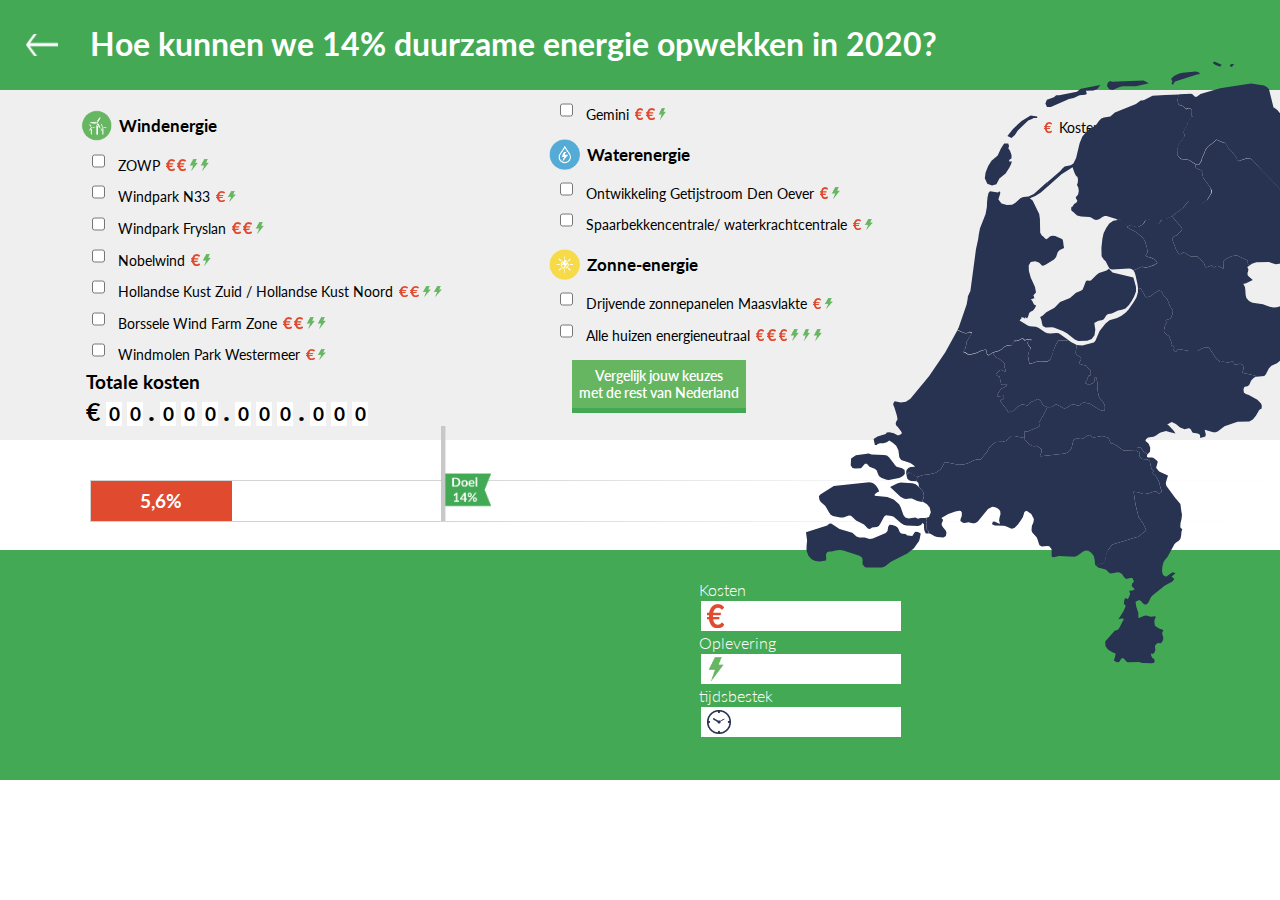
==== map.html @ 3b62eed1 "information project" ====
<!doctype html>

<html lang="nl">
<head>

	<meta http-equiv="Content-Type" content="text/html" charset="utf-8">
	<title>Duurzame energie voor 2020</title>
	<meta name="description" content="Duurzame energie voor 2020">
	<meta name="viewport" content="width=device-width, initial-scale=1">

    <meta name="viewport" content="width=device-width, initial-scale=1, maximum-scale=1">

    <link rel="stylesheet" href="css/style.css">

    <link rel="icon" type="image/ico" href="favicon.ico">
	
	<link href='https://fonts.googleapis.com/css?family=Lato:400,300,300italic,400italic,700,700italic,900,900italic' rel='stylesheet' type='text/css'>
	
	<script src="data/data.json"></script>


</head>
<body>

	<div id="main-container">
		<div id="container">


			<div id="header">

				<a href="index.html">
					<img src="img/terug.png" class="back">
				</a>

				<h1>Hoe kunnen we 14% duurzame energie opwekken in 2020?</h1>

				<!-- <a id="video-link" href="index.html">Bekijk de video</a> -->
			</div>

			<div id="checkbox-list">

				<h1><img src="img/icon2.png">Windenergie</h1>

				<label><input type="checkbox" name="ZOWP" value="1.40 1.5" />ZOWP <img src="img/euro.png"><img src="img/euro.png"><img src="img/energy.png"><img src="img/energy.png"></label>
				<label><input type="checkbox" name="WindparkN33" value="1.40 1.5" />Windpark N33 <img src="img/euro.png"><img src="img/energy.png"></label>
				<label><input type="checkbox" name="WindparkFryslan" value="1.40 1.5" />Windpark Fryslan <img src="img/euro.png"><img src="img/euro.png"><img src="img/energy.png"></label>
				<label><input type="checkbox" name="Nobelwind" value="1.40 1.5" />Nobelwind <img src="img/euro.png"><img src="img/energy.png"></label>
				<label><input type="checkbox" name="HollandseZuidNoordKust" value="1.40 1.5" />Hollandse Kust Zuid / Hollandse Kust Noord <img src="img/euro.png"><img src="img/euro.png"><img src="img/energy.png"><img src="img/energy.png"></label>
				<label><input type="checkbox" name="Borssele" value="1.40 1.5" />Borssele Wind Farm Zone <img src="img/euro.png"><img src="img/euro.png"><img src="img/energy.png"><img src="img/energy.png"></label>
				<label><input type="checkbox" name="WindmolenparkWestermeer" value="1.40 1.5" />Windmolen Park Westermeer <img src="img/euro.png"><img src="img/energy.png"></label>
				<label><input type="checkbox" name="Gemini" value="1.40 1.5" />Gemini <img src="img/euro.png"><img src="img/euro.png"><img src="img/energy.png"></label>

				<h1><img src="img/icon3.png">Waterenergie</h1>

				<label><input type="checkbox" name="getijstroom" value="1.40 1.5" />Ontwikkeling Getijstroom Den Oever <img src="img/euro.png"><img src="img/energy.png"></label>
				<label><input type="checkbox" name="Spaarbekkencentrale" value="1.40 1.5" />Spaarbekkencentrale/ waterkrachtcentrale <img src="img/euro.png"><img src="img/energy.png"></label>
				
				<h1><img src="img/icon1.png">Zonne-energie</h1>

				<label><input type="checkbox" name="Drijvende" value="1.40 1.5" />Drijvende zonnepanelen Maasvlakte <img src="img/euro.png"><img src="img/energy.png"></label>
				<label><input type="checkbox" name="huizenEnergieNeutraal" value="1.40 1.5" />Alle huizen energieneutraal <img src="img/euro.png"><img src="img/euro.png"><img src="img/euro.png"><img src="img/energy.png"><img src="img/energy.png"><img src="img/energy.png"></label>

				<p><img src="img/euro.png">Kosten<img src="img/energy.png">Energie</p>

								<a href="results.html"><button id="next-button" class="vote">Vergelijk jouw keuzes<br> met de rest van Nederland</button></a>

			</div>

			<div id="money-total-container">

				<h1>Totale kosten<h1>
				
				<div id="money-total">
					<h2>€</h2>
					<span class="number">0</span>
					<span class="number">0</span>
					<h2>.</h2>
					<span class="number">0</span>
					<span class="number">0</span>
					<span class="number">0</span>
					<h2>.</h2>
					<span class="number">0</span>
					<span class="number">0</span>
					<span class="number">0</span>
					<h2>.</h2>
					<span class="number">0</span>
					<span class="number">0</span>
					<span class="number">0</span>
				</div>



			</div>

			<div id="goal-bar-container">

				<div id="goal-bar">
					<div id="goal-bar-fill">5,6%</div>
					<div class="goal-flag">
						
					</div>
				</div>

				<div id="goal-overlay"></div>
			</div>


			
			<div id="info-container">

				<div id="info-icon">
					<img id="info-icon-img" class="hidden" src="" alt="">
				</div>

				<div id="info-text-container">
					<h1 id="project-title"></h1>
					<p id="project-location"></p>
					<div id="info-text">
						<p id="info-text-p"></p>
						<a id="info-link" target="_blank" href=""></a>
					</div>
				</div>

				<div id="info-project">

					<p>Kosten</p>
					<span id="project-cost">
						<img src="img/euro.png">
						<p id="cost-display"></p>
					</span>

					<p>Oplevering</p>
					<span id="project-gain">
						<img src="img/energy.png">
						<p id="gain-display"></p>
					</span>

					<p>tijdsbestek</p>
					<span id="project-time">
						<img src="img/time.png">
						<p id="time-display"></p>
					</span>

				</div>

			</div>

			<div id="map">
				
				<?xml version="1.0" encoding="utf-8"?>
				<!-- Generator: Adobe Illustrator 19.0.1, SVG Export Plug-In . SVG Version: 6.00 Build 0)  -->
				<svg version="1.1" xmlns="http://www.w3.org/2000/svg" xmlns:xlink="http://www.w3.org/1999/xlink" x="0px" y="0px" viewBox="0 0 650 670" style="enable-background:new 0 0 650 670;" xml:space="preserve">
					<g id="achtergrond">
						<g>
							<g>
								<path id="Zeeland_1_" style="fill-rule:evenodd;clip-rule:evenodd;fill:#283251;" d="M225.4,531.7l-0.8,0.8l-2.3,3.4l-4.6-0.4
									l-0.8-0.3l-1.3-1.1l-3.2-0.4l-1.5-0.5l-1.2-1.3l-1.5-3.3l-0.9-1.3l-1.9-1.2l-3.1-1.2l-2.8-0.1l-1.3,1.9l-0.7,4.2l-1.8,2.1
									l-12.9,5.5l-3.2,0.5l-5-1.4h-5.3l-2.8-1.2l-4.2-3.7l-12.8-3.7l-8.3-5.4l-2.1,0.2l-1.9,1.6l-21.2,6.9l0,0l1.1,8.1l-0.5,5.2
									l-0.1,4.9l1.9,5.3l3.2,3.5l0.9,0.4l3,1.4l4.2,0.5l6.2-1l0.4-2l-0.3-2.7l0.2-2.4l1.4-1.5l1.9-0.5l2.1-0.1l5.2-1.2l3.2-0.2l3.4,0.5
									l16.1,5.3l2.5,1.6l0.7,2.7l-0.2,2.3l0.2,2.2l2,2.3l1.6,0.7l15.6-0.2l3-1l6-4.7l16.3-8.2l6.5-5.1l5.2-7.1l0.7-2.1l1-4.9l0.1-0.9
									L228,532L225.4,531.7z M222.4,483.2l-11.8-0.6l-3.5,1l-7,3.3l10.4,9.8l3.2,1.9l2,0.3l4.2-0.5l2,0.2l5.4,2.4l4.7,0.9l1.6-4.2
									l0.2-0.9l0-2.5l-0.9-2.7l-0.4-0.6l-3.5-3.9l-0.1-0.2l0,0l-3.1-2.6L222.4,483.2z M238.7,533.5l-0.2-1.6l-0.5-1.3l-1.2-1.1
									l-0.5-4.1l-0.1-2.4l0.2-0.6l0.1-0.7l0.5-0.8l-0.6-3.1l0-0.1l0,0l-1.5,0.4l-4.3-0.2l-2.6,0.8l-2.6-1.3l-6.9,1l-3.2-0.9l-1.9-2.6
									l-2.6-7.3l-1.7-3.3l-5.4-4.7l-6.4-2.6l-12.6-1.3v-1.3l0.9-0.8l2.2-1.5l1.4-0.6l-1.2-3.1l-1.9-2.6l-2.1-2l-2-1.1l-2.9-0.4
									l-35.3,3.8l-13.5,8.3l-1.4,1.9l0.5,3.4l1.4,2.3l4.3,3.8l1.6,2.4l1.8,3.4l2,3l2.4,1.3l7.5,1.7l3-0.1l5.5-2l2.1,0.2l5.1,4.9
									l7.9,3.9l3.6,3.8l1.4,0.6l1.4-0.2l1.7-1.1l4.7-0.5l2-1.1l1.5-2.2l3.9-7.4l1.8-1.1l5.5,0.6l2.2,0.9l7.2,6.3l2.7,1.6l2.7,0.9
									l11.8,0.3l2.9-0.9l1.5-2l1.3,1l0.3,1.6l-0.1,2.2l0.4,2.6l1.1,2.5l0.5,0.7L238.7,533.5L238.7,533.5z M217.3,478.4l1.1,1.3l1.3,0.9
									l1.4,0.5l5.2,0.2l1.5-4.3l0.1-0.2l-0.1,0l-3-1.2l-2.8-2l-2.9-1.1l-2.2,1.9l-0.4,0.5l0,0l0.3,1.6L217.3,478.4z M165,468.6l5.9-0.3
									l0.8-0.7l3.2-3.9l1.8,0.1l1.1,0.9l0.8,1.1l0.9,0.9l5.2,2.1l2.1,1.6l0.8,2.7l1.3,2.9l2.8,2l4.9,1.8l2.3,0.1l10.1-2l2.3-0.9
									l2.2-1.5l1.4-2.1l-0.3-3.4l-2.5-1.8l-5.5-1.5l-1.3-1.1l-0.8-1.1l-0.6-1.1l-4.9-6.1l-2.1-1.7l-2.9-0.6l-12.6-0.4l-1.7-0.9
									l-2.2-0.2l-0.5,0.2l-11.1,1.6l-4.8,3.1l-0.4,6.9l1.8,2.6L165,468.6z"/>
								<polygon id="Utrecht_1_" style="fill-rule:evenodd;clip-rule:evenodd;fill:#283251;" points="414.7,405.5 414.5,404.7 
									413.9,403.7 413,401.8 410.3,398.9 408.7,395.9 407.5,389.4 407.7,384.3 407.4,383.1 407.3,381.9 406.2,377.6 404,378.1 
									404.6,379.7 404.5,380.5 404.3,381.4 403.8,382.4 403.2,383 402.7,383.4 402.2,383.4 401.7,383.6 400.4,384.6 399.2,385.1 
									395.5,383.2 395.2,382.9 395,382.4 396,381.5 396.7,380.8 397,380.1 397.8,377.8 398.8,375.6 400.3,375.7 400.3,375.5 
									400.3,375.1 400.2,374.3 400.2,372.9 400.8,371.6 400.8,370.9 400.5,370.4 399.5,369.2 398.4,368.6 397.9,368.1 396.7,366.3 
									395.8,365.6 393.1,365 390,364 389.2,362.5 389.3,362.1 389.5,361.8 390.4,361.1 390.8,360.2 391.1,358.1 386.3,354.2 385.6,353 
									385.9,350.6 386.4,347 386.8,344.9 381,342.1 378.2,340 377.1,340.2 369.7,340.2 368.7,340.6 368.1,341 365.7,345 363,351.6 
									362.5,354.1 361.8,355.7 360.9,358 359.9,359.9 357.3,361.7 350,361.3 345.1,362.2 342.7,363.3 339.3,364.1 338.6,359.5 
									337.8,356.3 338.8,351.9 341,349.2 340.4,347.9 340,347.4 339.8,347 339.5,346.6 339,346.2 338.6,346 338.4,345.7 338.1,345.3 
									338,344.5 337.8,343.8 337.4,342.8 338,341.8 342,340.3 336.7,339.8 334.6,340.7 333.9,339.8 333.3,339.2 332.5,338.9 
									331.6,338.9 328.3,340.7 325.8,341.2 324.5,341.1 323.9,341.4 323.5,341.8 321.7,345.3 316.4,346 313.6,347.5 311.6,349.5 
									308.9,350.9 302.8,352.7 304.5,355.7 305.2,356.6 306,357.4 308.9,358.6 315.3,364.1 314.1,365.1 314.6,367.4 315.5,369.8 
									315.7,370.5 315.6,371 315.4,371.4 314.8,371.5 312.6,370.5 312,370.3 311.5,370.1 311.1,369.8 310.4,370 309.8,370.2 
									306.6,373.5 305.8,374.4 307.6,376 309.6,376.7 311.3,384.7 317.3,384.7 316.3,386.2 311.1,388.8 307,395.1 307.5,396.5 
									313.6,395.7 314.1,398.2 312.5,399.3 311.5,399.7 310.7,400 310.2,400.6 311.4,402.7 315.6,408 318.5,412.5 319.4,411.1 
									322.4,411.3 323.7,410.8 327.4,407 331.6,404.5 331.9,404.2 337.4,405.4 338.7,404.8 340.6,402.4 341.8,401.5 344.8,400.7 
									345.9,399.8 347.2,399.1 349,399.5 350.6,400.8 352.4,404 353.6,405.5 356.1,406.8 357.4,407 359.3,407.3 362.5,406.7 
									364.9,404.8 366.8,404.4 374.2,408.5 376.9,407.8 380.8,404.9 383.7,404.2 387.2,405.4 388.7,405.5 389.9,404.9 392.5,403 
									394.1,402.6 399.8,403.8 410,409.9 414.4,411 414.8,410 414.9,406.6 			"/>
								<polygon id="South_Holland_1_" style="fill-rule:evenodd;clip-rule:evenodd;fill:#283251;" points="356.1,406.8 353.6,405.5 
									352.4,404 350.6,400.8 349,399.5 347.2,399.1 345.9,399.8 344.8,400.7 341.8,401.5 340.6,402.4 338.7,404.8 337.4,405.4 
									331.9,404.2 331.6,404.5 327.4,407 323.7,410.8 322.4,411.3 319.4,411.1 318.5,412.5 315.6,408 311.4,402.7 310.2,400.6 
									310.7,400 311.5,399.7 312.5,399.3 314.1,398.2 313.6,395.7 307.5,396.5 307,395.1 311.1,388.8 316.3,386.2 317.3,384.7 
									311.3,384.7 309.6,376.7 307.6,376 305.8,374.4 306.6,373.5 309.8,370.2 310.4,370 311.1,369.8 311.5,370.1 312,370.3 
									312.6,370.5 314.8,371.5 315.4,371.4 315.6,371 315.7,370.5 315.5,369.8 314.6,367.4 314.1,365.1 315.3,364.1 308.9,358.6 
									306,357.4 305.2,356.6 304.5,355.7 302.8,352.7 298.6,355.5 297.2,354.8 296.8,353.8 296.2,350.6 295.9,350.3 295.2,349.8 
									289.8,351.6 287.1,352.9 281.4,354.4 278.2,354.5 277.3,354.3 276.7,354 275.4,352.8 273.9,352.9 273.7,351.3 275.4,348.5 
									276,345.6 276.1,343.6 276.3,342.6 276.5,342.1 282,332.9 279,332.2 276.3,333.6 273.9,333.1 273.2,332.8 267.4,330.2 
									267.4,330.2 255.3,352.2 239.2,375.9 220.4,398.8 215.9,401.7 210.8,402.5 204.7,401.2 203.8,402.6 203.1,404.2 204.5,407.8 
									207,416.1 207.5,419.4 207.2,420.1 206.6,420.9 206,422.1 205.7,423.8 206,425.1 206.7,425.9 207.6,426.7 211,431.3 212,433.2 
									210.4,434.6 209,435.2 208,435.3 207.5,435.2 203.8,433.2 199.4,432.2 196.8,432.4 195.7,434 187.5,436.5 183.6,439.1 184.9,445 
									186.1,445 187,444.9 187.5,444 190.1,443.3 193.5,443.3 196.8,442.2 199.3,440.4 203,442.9 206.2,445.8 208.4,450.2 209.3,457.3 
									211.2,460.1 220.3,462.9 223.6,465.2 225,466.7 220.6,467 218.3,468 216.6,469.9 216.2,471.7 216.2,474.1 216.3,474.9 
									216.4,474.9 216.7,474.4 218.9,472.5 221.9,473.7 224.7,475.7 227.7,476.9 227.8,476.8 233.2,475.1 238.6,474.6 245.7,472.8 
									250.8,469.3 254.8,461.9 268.4,464.7 273.5,464.5 278,463.2 283.4,460.6 286.5,459.6 290.7,459.6 297.2,451.6 299.1,447.9 
									302,444.8 305.8,441.9 313,441.8 316.3,440.8 321.4,436.1 324.8,436.1 331.4,437.4 334.6,437.1 334.4,435.1 334.8,433.4 
									334.8,433 333.9,431.7 337.7,431.5 347.8,427.2 349.2,426.3 349.3,425.8 349.3,425.2 349.1,424.2 348.9,423.1 353.5,414.8 
									354.1,413.8 357.4,407 			"/>
								<polygon id="Overijssel_1_" style="fill-rule:evenodd;clip-rule:evenodd;fill:#283251;" points="599.1,335.8 601.8,329.7 
									602.9,321.8 601,316.3 593,303.3 592.2,303.6 591.4,305.1 590.2,306.3 586.9,307.2 583.4,307.4 579.7,306.8 572.9,304.2 
									562.5,302.8 559,301.1 556.4,298 555.6,294.8 555.4,291 555,287.2 553.3,283.8 555.5,283.6 562.8,279.9 558.5,276.2 557.6,274.9 
									557.5,273.1 558.1,271.3 558.4,269.3 557.3,267.1 559.6,265.4 559.5,265.4 558.1,264.5 557.8,262.7 557.8,261.1 557.3,260.5 
									556.6,259.9 547.1,255.6 545.4,255.5 541.5,256.2 535.1,259.5 533.5,261.3 533.2,262.3 533.6,268.7 528.1,266.1 527.3,265.9 
									526.4,265.9 525.8,266.6 524.7,267.2 524,267.3 523.3,267 522.7,266.4 522.1,265.5 521.7,265.2 521.4,265.1 520.7,265.8 
									519.8,266.3 516.7,267.2 515.8,267.2 515.3,267 515.2,266.6 514.1,263.8 513,262.2 510.7,259.8 508.7,258.2 507.7,256.5 
									507.2,256.4 500.9,256.5 499.8,256.1 495.7,253.3 493.6,252.5 492.7,252.8 492,253.5 490.9,254.1 490.1,254.2 489.1,253.9 
									488.5,253.4 488.2,253.1 487.3,251.5 486.6,251 482.1,239 483.4,236.8 486.8,235.2 491.6,230.4 492.2,228.6 491,226.7 
									489.6,225.1 488.6,224.2 482,216.3 476.5,218.5 473.9,218.7 471.8,219.3 471.5,219.6 471.3,219.8 471.2,220.8 471.1,221.1 
									469.2,223.3 464,222.9 463.4,222.6 462.2,221.5 460.6,219.2 459.9,218.9 459.6,218.9 459.3,219.3 458.8,219.6 456.1,220.2 
									455.5,220.6 455,221.2 454.7,221.9 454.2,222.7 453.6,223.6 453,224.3 449.1,226.6 448.1,226.8 447.3,226.8 443.6,226.2 
									443.1,226 441.6,224.6 436.7,227.1 446.3,232.3 452.4,237.3 454,239.4 454.9,240.9 456.7,246.4 457.7,252 457,253.2 456.5,254.4 
									455.5,255.3 455.3,255.7 455.6,256 456.8,256.6 462.1,258.1 464.7,259.6 467.5,263.1 463.3,265.4 457,267.6 455.8,267.7 
									453.6,267.3 452.9,266.9 451.1,267 444.4,270 444.3,270.2 443.7,270.9 444.7,272.5 445.7,276.1 447.5,284.2 448,288.1 
									449.3,288.2 450.7,288.4 452.3,290.9 455.1,296.2 455.9,297 457,297.2 461,296 465.2,292.4 469,290.4 470.6,291.1 471.5,291.6 
									472.4,293.1 473.3,295.1 475.7,297.6 476.7,298.4 477.5,299.7 478.7,303.1 479.7,305.7 482.4,309.7 482.7,310.3 482.9,311 
									482.7,313.4 480.7,318.5 476.4,320 475.9,320.3 475.7,320.6 476.3,322.1 476.4,323 475.2,324.9 474.1,329.6 473.9,331.1 
									474.2,331.9 475.6,333.8 476.3,334.6 479,335.9 481.3,342 481.3,343.8 481,344.5 481.3,345.2 481.8,345.6 483.3,346.2 
									483.9,346.8 484.2,347.8 483.7,349.2 483.6,349.4 483.6,349.7 483.8,350.2 484.2,350.7 485.3,351.8 485.7,351.8 486,351.8 
									486.9,350.4 488.2,349.3 488.6,349.2 489.8,349.2 499.1,351.1 507.4,350.9 508.7,350.5 510.7,349 515.2,347.2 519.1,347.7 
									519.9,349 520,349.3 526.3,358.4 530.1,362.1 533.3,361.8 538.3,362.4 542,361.6 542.8,361.7 543.6,361.9 544,362.9 544.1,363.8 
									544.1,364.5 544.7,364.7 545.2,364.8 549.9,363.7 551,364 552.2,364.5 552.7,364.8 553,365.4 553.3,366.3 553.4,368.4 
									553.4,369.6 552.1,372.8 564.9,375.5 566.4,376.7 566.5,376.7 574.3,375.9 575.9,374.3 578.8,368.4 581.4,365.7 587,363.2 
									589.7,360.9 592.7,355.9 594.2,354.2 600,350.7 600.4,349.6 600,349 599.3,347.5 598.1,343 598.2,339 			"/>
								<path id="North_Holland_1_" style="fill:#283251;" d="M302,185.6l4.4-1.3l3-5.8l6.2-5.1l3.7-5.7l1.7-3.4l0.9-2.9h-2.7v-1.4
									l2.3-1.7l0-3.4l-1.4-3.9l-1.9-3l0.7-1l0.1-1l-0.3-1.1l-0.5-1.3l-4.1-0.2l-3.3,5.4l-3.1,6.6l-6.2,5.4l-3.3,5.3l-2.6,6.5l-0.8,5.7
									l2.5,5.5L302,185.6z M368.8,333.2l-2.6-0.3l-5.6,0.7l-3.1-0.3l-2.5-1l-6.6-4.6l-2.6-1l-6-0.5l-2.1-0.7l-8.1-5.1l0.7-1l0.8-0.3
									l0.2-0.2v-1.7l2,0.3l0.8,0.5l1,0.8v-1.7l2,1.5l1.1-2.3l1-3.3l1.7-1.6l1.5-0.5l1.5-1.3l1.2-1.8l1-2.3l-2.1-1.1l-1-1.8l-0.8-1.8
									l-1.5-1.3l2.7-1.1l1-0.2l-0.7-2.2l-0.3-0.8l2.6-2.8l-1-5.3l-4.3-9.7l-1.8-6.3l-0.2-5.5l2-3.6l4.6-0.8l3.5,1.3l1,0.7l2.3,2.5
									l1.8-0.3l2-0.8l8.1-5.1l2.1-2.5l1.7-5.1l2-1.8l4.3-2.2l-0.5-2.1l-0.3-3l-0.5-2.7l-0.8-1.1l-6.8-3l-2.1-0.2L361,236l-1.5,0.8
									l-1.3,1.3l-1.8,1.1l-1.6-1l-1.5-1.7l-1.3-0.8l-1.8-3l-0.3-13.9l-0.7-4.8l-6.6-13.4l-2.8-2.3l5.5-2.3l5.6-3.5l7.3-6.5l0-0.1l0,0
									l-0.2-0.8l-0.5-2.1l-0.3-0.7l0-0.2l0,0l-13.4,12l-5.2,2.3l-5.2,0.7l-2.7,1l-5.6,4.9l-3,1.7l-5.2,0.4l-5.4-1.6l-3.1-4l2-6.7
									l-1-1.6l-1.3,1.3l-8.1-1.3l-1.5,1.9l-1,4.5l-0.5,5.2l-0.1,4l-1.3,7.1l-5.6,14.4l-1.3,6.8l-0.4,3.3l-2.3,10.7l-5.6,41.9l-2.6,5.5
									v1.6l-1.1,6.1l-8,23.4l-1.2,2.2l0,0l5.8,2.6l0.8,0.3l2.4,0.5l2.7-1.4l3,0.7l-5.5,9.2l-0.2,0.5l-0.2,0.9l-0.1,2l-0.6,2.9l-1.7,2.8
									l0.2,1.6l1.5-0.1l1.3,1.2l0.6,0.3l0.9,0.2l3.2-0.1l5.6-1.5l2.8-1.3l5.4-1.7l0.7,0.5l0.3,0.3l0.6,3.2l0.5,1l1.4,0.7l4.2-2.8
									l6.1-1.8l2.7-1.4l2-2.1l2.9-1.4l5.2-0.7l1.8-3.5l0.4-0.4l0.6-0.4l1.2,0.1l2.5-0.4l3.3-1.8l1,0l0.8,0.3l0.6,0.5l0.6,0.9l2.1-0.9
									l5.3,0.5l-4,1.6l-0.6,1l0.4,1l0.2,0.7l0.1,0.8l0.2,0.5l0.3,0.3l0.4,0.2l0.4,0.4l0.3,0.4l0.3,0.4l0.3,0.5l0.6,1.3l-2.2,2.7l-1,4.3
									l0.8,3.3l0.7,4.5l3.5-0.7l2.3-1.1l5-0.9l7.3,0.4l2.6-1.8l1-1.9l0.9-2.2l0.7-1.6l0.4-2.5l2.7-6.6l2.4-4l0.6-0.3l1-0.4l7.4,0
									l1.1-0.2L368.8,333.2z"/>
								<polygon id="North_Brabant_1_" style="fill-rule:evenodd;clip-rule:evenodd;fill:#283251;" points="470.7,488.4 469.1,482.2 
									468.5,481.2 468.4,480.5 465.8,476.1 464.6,474.9 463.3,474.1 462.6,473 463.5,471 461.4,468.7 459.7,461.1 457.6,459.4 
									452.3,458.9 450.2,457.6 449.1,455 449.5,452.4 446.9,451.1 433.4,450.4 424.2,444 421.6,443.4 420.4,442.5 418.7,438.4 
									418,437.4 412.1,436.1 403.7,437.4 401.8,436.8 399.3,435.1 396.7,436.1 394.1,438 391.4,439 386.1,438.6 383.5,440 382.4,444.2 
									381.7,447.7 380,450.4 377.7,452.4 375.2,453.6 351.1,456.3 349.9,455.9 351.4,452.4 351.4,449 346.6,445.7 345.1,446.2 
									341.9,446.1 337,442.3 334.9,440.1 334.7,438.4 334.6,437.1 331.4,437.4 324.8,436.1 321.4,436.1 316.3,440.8 313,441.8 
									305.8,441.9 302,444.8 299.1,447.9 297.2,451.6 290.7,459.6 286.5,459.6 283.4,460.6 278,463.2 273.5,464.5 268.4,464.7 
									254.8,461.9 250.8,469.3 245.7,472.8 238.6,474.6 233.2,475.1 227.8,476.8 227.7,477 226.2,481.3 226.7,481.3 228.4,482.9 
									229,486.9 229,486.8 229,486.8 229,486.8 229.1,487 232.5,491 232.9,491.6 233.9,494.3 233.8,496.8 233.7,497.7 232.1,501.8 
									233.3,502 237,504.2 239.7,507.6 240.8,512.2 239,517 236.5,517.7 236.5,517.7 236.5,517.7 236.5,517.7 237.1,520.8 236.6,521.7 
									236.5,522.4 236.2,523 236.3,525.4 236.8,529.5 238.1,530.6 238.6,531.9 238.7,533.5 238.7,533.5 239.9,533.6 244.7,536.2 
									247.2,537 253.4,537.4 255.9,536.1 256.5,532.5 255.7,530.4 252.8,526.9 251.7,525 251.8,522.9 252.7,521.2 253,519.7 251.4,518 
									258.3,514 265.3,511.4 269.2,510.7 270.9,511 271.9,512.8 271.7,516.3 270.6,518.9 270.4,521 272.9,522.8 274.6,522.9 
									278.4,522.2 282.6,523.3 284.7,523.2 286.4,522.5 287.8,521.5 298,509 302.3,506.7 304.2,506.9 306.6,507.8 308.8,509.3 
									310.2,511.1 310.5,514.3 309.6,517.3 309.1,520.5 310,524.1 304.3,521.4 302.8,521.7 302,524.2 304.8,525.4 314,525.7 
									316.5,526.4 321.5,528.7 324.4,527.9 327.7,524.7 330.7,520.6 332.8,517.2 333.7,514.6 334.2,512.6 334.9,511.4 337,510.8 
									337.3,511.3 341.3,514 343.9,518.9 343.4,522.4 341.9,525.8 341.5,530.3 342.3,532.4 346.8,537.4 347.5,539.2 348.9,543.8 
									349.5,545.2 351.8,546.5 356.9,546 359.3,546.3 361.6,549.2 361.7,556.7 364,557.3 364.9,557 369,556 384.5,556.7 387.3,555.7 
									392.8,551.8 395.4,550.5 398.3,550.8 401.3,552.8 403.8,556 404.7,560 405.1,564.8 405.9,565.5 405.9,565.5 408.1,564.6 
									411.3,563.6 412.4,563.7 413.4,563.3 414.3,562.3 415.1,560.8 416.3,553.7 418.6,549.6 419.5,548.2 422.3,544.6 435.1,540.7 
									444.4,537.7 448.5,536.7 451.5,534.1 456.3,530.2 453.1,523.4 448.6,517.1 445.6,505.1 443.6,491.8 448.3,492.3 453.3,494 
									454.9,494 458.4,493.4 464.9,491.2 466.2,491.5 469.4,493.7 471.4,491.9 471.5,490.2 			"/>
								<polygon id="Limburg_1_" style="fill-rule:evenodd;clip-rule:evenodd;fill:#283251;" points="490.3,527.2 490.5,523.3 
									491.5,518.9 492,514.7 491.3,510.9 490.4,504 485.1,497.8 476.3,485.8 475.8,483.2 476.5,480.2 478,475.4 469.1,471.5 
									466.1,467.7 467.8,461.7 466.5,460.3 463.6,458.1 462.1,457.4 458.3,457.5 457,456.9 457.1,454.7 457.8,453.9 457.7,453.9 
									457.2,454.1 453.9,451.8 453.4,451.4 451.1,448.1 450.5,447.3 450.1,447.2 449.4,447.2 448.1,447.5 447,448.3 446.9,451.1 
									449.5,452.4 449.1,455 450.2,457.6 452.3,458.9 457.6,459.4 459.7,461.1 461.4,468.7 463.5,471 462.6,473 463.3,474.1 
									464.6,474.9 465.8,476.1 468.4,480.5 468.5,481.2 469.1,482.2 470.7,488.4 471.5,490.2 471.4,491.9 469.4,493.7 466.2,491.5 
									464.9,491.2 458.4,493.4 454.9,494 453.3,494 448.3,492.3 443.6,491.8 445.6,505.1 448.6,517.1 453.1,523.4 456.3,530.2 
									451.5,534.1 448.5,536.7 444.4,537.7 435.1,540.7 422.3,544.6 419.5,548.2 418.6,549.6 416.3,553.7 415.1,560.8 414.3,562.3 
									413.4,563.3 412.4,563.7 411.3,563.6 408.1,564.6 405.9,565.5 405.9,565.5 408.1,567.4 415.6,569.6 417.4,570.9 418.6,572.3 
									420.1,573.4 422.3,573.3 427.8,572.2 429.5,572.4 431.7,573.7 434.4,577.5 436.2,578.9 440.2,577.9 442.5,578.1 443.6,580.8 
									444,581.8 442.1,583.6 441.7,586 444.7,589.2 443.5,590 442.1,590.5 440.7,590.8 439.3,590.6 439.6,592.1 439.8,592.8 
									440.2,593.6 439.2,596.5 438.5,597.9 437.5,599.3 435.9,598 434.9,598.6 434.2,600.7 433.9,603.4 435.7,605.9 433.6,610.9 
									428.4,619.2 431.3,618.4 432.6,618.5 433.9,619.2 432.4,621.8 430.1,626.6 428.4,629.2 427.8,629.7 426.3,630.2 424.7,630.8 
									415.2,641.4 415.5,646.1 417.7,649.3 419.9,650.8 420.6,651.3 423.5,652.7 425.5,653.3 425.3,655.7 423.9,660.5 426.3,661.9 
									427.8,662.2 429.1,661.9 429.8,660.9 431.2,658.8 432.4,657.9 433.7,658.4 436.4,661.4 437.7,662.3 449.1,662 450.6,662.5 
									450.6,662.5 452.1,662.9 461.6,663.3 464.3,662.8 464.6,660.1 463.7,658.8 462.4,657.9 461.4,656.2 460.8,653.5 462.8,654 
									464.7,652.2 465.4,649.8 465.1,647.9 465,646.1 466.2,644 468,642.9 470.9,643.2 472.4,641.4 473.2,639.3 473.3,637.6 
									472.1,633.4 472.4,632 473.1,630.9 473.3,630 469,628.5 465.9,626.6 464.9,625.5 464.6,623.8 464.4,620.8 464.9,619.1 
									465.7,617.3 465.4,616.2 460.7,616.8 457.3,615.7 455.4,615.4 453.7,615.9 450.2,617.6 448.4,618 448.3,612.7 446.3,606.7 
									445.5,601.8 449.2,599.9 451,600.9 452.6,603 454.4,604.6 456.8,604.3 458.4,602.5 460.9,597.2 462.7,595.2 474.9,585.6 
									482.4,581.6 484.3,579 481.6,576.4 484.6,573.9 485.6,573.3 482.6,572.3 476,576.8 473,575.1 472,571.2 472.4,566.5 473.5,562.3 
									474.9,560 477.6,556.7 484.4,544.2 485.8,542.8 489.1,540.5 490.4,538.7 491.1,536 491.5,531.4 492.3,529.6 			"/>
								<path id="Groningen_1_" style="fill:#283251;" d="M621.4,147.7l0.9-3.8l0.4-3.4l-0.1-3.5l-0.4-6.2l-1.5,0l-9.5-2.5l-4-2.3
									l-0.3-3.5l-0.6-1.8l0-0.9l0.5-0.7l1-0.9v-1.5h-0.9l-1.1,1.3l-1.6,0.4l-1.6-0.4l-1.1-1.3l-2.3,0.8l-5.2-3l-4.2-1.4l-0.9-1l-0.7-1
									l-0.6-0.5l-0.2-0.5l-3.2-2.3l-0.7-0.3L579,89.2l-2.2-2.3l-2.7-1.3l-13-2.2l-31,4.8l-19.6,5.7l-3.4,2.6l-1.1,0.4l-1.3-0.5
									l-2.3-2.1l-1.4-0.5l-11.6,0.4h0l-1.4,2.8l-0.7,2.6l1.3,4.8l1.9,0.8l2.5,0.7l0.5,0.3l0.5,0.5l0.8,1.1l0.5,0.6l0.5,0.3l0.4,0.1
									l0.4,0l0.5-0.2l0.7-0.5l0.4-0.2l0.4,0l2.4,0.8l0.5,0.7l0.2,1.2l-0.3,2.7l-0.1,2.1l0.2,0.3l0.3,0.2l0.9,0.3v0.2l-0.4,0.4l-2.2,2.1
									l-1.8,2.1l-0.5,1l-0.7,2.8l-2,3.4l-1.6,3.3l0.3,1l0.1,0.9l0.3,0.5l0.2,0.7l0.1,0.6l0,0.6l-0.3,0.9l-4.9,6.5l-1.3,2.7l-0.9,4.7
									l0.6,4.7l1.2,1.6l1.7,1.6l1.1,0.4l5.6,0.5l2.3,0.8l4.7,3.1l1.2,0.6l2.7,0.9l1-0.6l2.1-3.8l0.6-2.2l0.5-1.4l1.7-3.5l0.4-1.1
									l0.1-0.5l0.9-2.1l2-2.5l1.8-1.8l2.4-1.5l4.8-4.3l4.4,2.1l2.4,1l1.4-0.2l2.2,3.1l2.1,3.8l0.4,0.4l0.7,0.3l1.4,1.1l4.5,6l1.4,3.4
									l0.2,0.3l0.2,0.4l0.7-0.2l8.1-2.7l3.5,0.3l1.2,0.7l0.8,0.5l4.6,5l5.8,6.4l3.1,3.1l2.5,2.4l4.6,4.8l5.1,5.4l6.1,8.3l6.4,8.1
									l0.9,0.2l0.2,0.9l-0.1,0.9l-2.8,7.3l2.6,0.9l1.4,1.1l2.4,3l0.7,1.2l0,0.1l1-2.8l10.8-17l2.9-7.3l1.2-6.9l0.2-7.8l-1.2-15.6
									l-0.5-1.9l-0.6-1.1l-0.5-1.4l-0.1-2.6l0.3-1.8L621.4,147.7z M525.6,65.1l4.7,1.6l0.3-0.8l0.4-0.6l0.5-0.3l0.6,0l-7.2-3.2
									l-1.8,0.3l0.2,1.5L525.6,65.1z M542.6,66.2l0.5-1.5l1-0.3l0.3-0.5h-3l-1.3,1.1l-0.3,1.1l2,1L542.6,66.2z"/>
								<polygon id="Gelderland_1_" style="fill-rule:evenodd;clip-rule:evenodd;fill:#283251;" points="571.4,404.3 570.8,403.3 
									567.4,399.7 558.8,394.9 555.9,394 553.8,392.5 553.5,389.3 554.4,387.1 555.6,386.5 557,386.4 558.6,385.6 559.6,384.3 
									560.7,381.5 561.4,380.3 563.6,378 565.7,376.8 566.5,376.7 566.4,376.7 564.9,375.5 552.1,372.8 553.4,369.6 553.4,368.4 
									553.3,366.3 553,365.4 552.7,364.8 552.2,364.5 551,364 549.9,363.7 545.2,364.8 544.7,364.7 544.1,364.5 544.1,363.8 544,362.9 
									543.6,361.9 542.8,361.7 542,361.6 538.3,362.4 533.3,361.8 530.1,362.1 526.3,358.4 520,349.3 519.9,349 519.1,347.7 
									515.2,347.2 510.7,349 508.7,350.5 507.4,350.9 499.1,351.1 489.8,349.2 488.6,349.2 488.2,349.3 486.9,350.4 486,351.8 
									485.7,351.8 485.3,351.8 484.2,350.7 483.8,350.2 483.6,349.7 483.6,349.4 483.7,349.2 484.2,347.8 483.9,346.8 483.3,346.2 
									481.8,345.6 481.3,345.2 481,344.5 481.3,343.8 481.3,342 479,335.9 476.3,334.6 475.6,333.8 474.2,331.9 473.9,331.1 
									474.1,329.6 475.2,324.9 476.4,323 476.3,322.1 475.7,320.6 475.9,320.3 476.4,320 480.7,318.5 482.7,313.4 482.9,311 
									482.7,310.3 482.4,309.7 479.7,305.7 478.7,303.1 477.5,299.7 476.7,298.4 475.7,297.6 473.3,295.1 472.4,293.1 471.5,291.6 
									470.6,291.1 469,290.4 465.2,292.4 461,296 457,297.2 455.9,297 455.1,296.2 452.3,290.9 450.7,288.4 449.3,288.2 448,288.1 
									448,288.2 447.9,292.4 446.4,297.5 443.9,301.8 438.6,309.4 435.8,312.6 431.5,315.7 427.1,318 419.5,320.3 415.5,323.6 
									409.6,330.9 405.3,341 403.8,342.6 392.4,345.4 386.8,344.9 386.8,344.9 386.4,347 385.9,350.6 385.6,353 386.3,354.2 
									391.1,358.1 390.8,360.2 390.4,361.1 389.5,361.8 389.3,362.1 389.2,362.5 390,364 393.1,365 395.8,365.6 396.7,366.3 
									397.9,368.1 398.4,368.6 399.5,369.2 400.5,370.4 400.8,370.9 400.8,371.6 400.2,372.9 400.2,374.3 400.3,375.1 400.3,375.5 
									400.3,375.7 398.8,375.6 397.8,377.8 397,380.1 396.7,380.8 396,381.5 395,382.4 395.2,382.9 395.5,383.2 399.2,385.1 
									400.4,384.6 401.7,383.6 402.2,383.4 402.7,383.4 403.2,383 403.8,382.4 404.3,381.4 404.5,380.5 404.6,379.7 404,378.1 
									406.2,377.6 407.3,381.9 407.4,383.1 407.7,384.3 407.5,389.4 408.7,395.9 410.3,398.9 413,401.8 413.9,403.7 414.5,404.7 
									414.7,405.5 414.9,406.6 414.8,410 414.4,411 410,409.9 399.8,403.8 394.1,402.6 392.5,403 389.9,404.9 388.7,405.5 387.2,405.4 
									383.7,404.2 380.8,404.9 376.9,407.8 374.2,408.5 366.8,404.4 364.9,404.8 362.5,406.7 359.3,407.3 357.4,407 354.1,413.8 
									353.5,414.8 348.9,423.1 349.1,424.2 349.3,425.2 349.3,425.8 349.2,426.3 347.8,427.2 337.7,431.5 333.9,431.7 334.8,433 
									334.8,433.4 334.4,435.1 334.6,437.1 334.7,438.4 334.9,440.1 337,442.3 341.9,446.1 345.1,446.2 346.6,445.7 351.4,449 
									351.4,452.4 349.9,455.9 351.1,456.3 375.2,453.6 377.7,452.4 380,450.4 381.7,447.7 382.4,444.2 383.5,440 386.1,438.6 
									391.4,439 394.1,438 396.7,436.1 399.3,435.1 401.8,436.8 403.7,437.4 412.1,436.1 418,437.4 418.7,438.4 420.4,442.5 
									421.6,443.4 424.2,444 433.4,450.4 446.9,451.1 447,448.3 448.1,447.5 449.4,447.2 450.1,447.2 450.5,447.3 451.1,448.1 
									453.4,451.4 453.9,451.8 457.2,454.1 457.7,453.9 457.8,453.9 460,451.8 460.2,447.5 458.5,443.4 455.5,441.1 455.9,439.2 
									458.1,437.6 463.5,436.7 466,435.6 468.8,433.6 470.6,432.5 476,431.1 480.3,432.2 483.4,433 485.5,433.6 483.7,430.8 
									478.8,425.6 477.2,424.4 481.7,421.9 485.9,424 490.1,427.4 494.6,429.2 498.7,428.3 499.8,428.4 500.7,429.3 502.2,432 
									502.8,432.7 507.8,433.5 509.9,434.7 510.3,438 515.3,436.6 515.8,434.5 514.7,429.7 523.2,432.2 525.9,432.2 528,431.2 
									534.5,426.3 547.6,421.8 559.3,421.4 562.8,419.5 565.9,415.8 568.9,410.4 570,409.2 571,409 571.6,408.4 571.8,405.8 			"/>
								<path id="Friesland_1_" style="fill:#283251;" d="M481.7,82.8l0,0.7l0.8,1.4l2.6-3.4l22.6-7.3h1.8v-1.5l-3.7-1.2l-13,1.2
									l-3.5,0.9l-4.9,2.2l-3.3,2.9l1.4,3L481.7,82.8z M331.6,120.9l-8.6,8l-5.6,7.2l4.1,1.8l3.4-3l2.9-4.3l10.4-10.2l3.8-1.5l1.7-0.9
									h3.5v-1.5l-6.6-0.9L331.6,120.9z M422.7,90.1l6.3-2.9l3.4-0.9h13.5l13-3l-5.4-2.8L422,81.8l-2-0.9l-2.2,1.9l-0.8,3.2l2.3,3.3
									L422.7,90.1z M360.8,107.1l18.2-8l4.7-1.2l5.9-2.6l5.5-0.5l1.7-0.9l-0.3-0.8l-0.3-1.6l-0.3-0.8l7.7-0.3l3.7-1.3l3.1-4.2
									l-19.5,3.8l-1.8,1.3l-2.2,1.7l-17.7,3.6l-3-0.1l-2.3,2.1l-7,2.5l-1.5,3.8l1.6,3.3L360.8,107.1z M520.4,187.7l-7.1-9.6l-0.5-2.4
									l-0.7-2.2l0.1-1.2l-0.3-1.2l-0.3-0.6l-3.7-1.6l-2.1-1.2l-0.4-0.4l0.2-3l-1.2-0.6l-4.7-3.1l-2.3-0.8l-5.6-0.5l-1.1-0.4l-1.7-1.6
									l-1.2-1.6l-0.6-4.7l0.9-4.7l1.3-2.7l4.9-6.5l0.3-0.9l0-0.6l-0.1-0.6l-0.2-0.7l-0.3-0.5l-0.1-0.9l-0.3-1l1.6-3.3l2-3.4l0.7-2.8
									l0.5-1l1.8-2.1l2.2-2.1l0.4-0.4v-0.2l-0.9-0.3l-0.3-0.2l-0.2-0.3l0.1-2.1l0.3-2.7l-0.2-1.2l-0.5-0.7l-2.4-0.8l-0.4,0l-0.4,0.2
									l-0.7,0.5l-0.5,0.2l-0.4,0l-0.4-0.1l-0.5-0.3l-0.5-0.6l-0.8-1.1l-0.5-0.5l-0.5-0.3l-2.5-0.7l-1.9-0.8l-1.3-4.8l0.7-2.6l1.4-2.8
									l-14.3,0.5l-12.7,0.6l-8.8,4.6l-3,0.3l-4.7,3.4l-21.1,8.5l-4.6,4l-6.3,1.1l-2.7,0.9l-2.4,2.4l-2.1,3l-2.2,2.5l-4.8,2.1l-2.8,2.5
									l-4.6,5.4l-2.7,6.7l-3.6,14.9l-2.7,5.4l-2.7,1.8l-6.1,1.4l-2.4,2.1l-1.9,2.3L357,182.4l0,0l0,0.2l0.3,0.7l0.5,2.1l0.2,0.8l0,0
									l0,0.1l13.5-12l11.1-7.1l1.5,4.6l0.8,2l1.3,2.3l1.3,0.8l0.5,2.8l-0.2,2.8l-0.8,2.6l1.3,2.5l0.5,3.5l-0.7,3.5l-2.5,3l1.8,3.5
									l-1.2,1.7l-2.1,1.1l-1.5,2.5l-0.7,0.3l-0.7,0.7v2.2l0.5,1.3l0.8,0.7l1,0.5l0.8,1l2.8,2.3l4.1,1.2l8.3,0.3l1.6,0.5l3.1,2l2,0.5
									l2.1-0.3l1.3-0.7l2.8-2l2.2-0.8h2l9.6,2.8l1.5,1.2l-0.4,0.1l0.1,0l0.3-0.1l2.7-0.4l1.3,0.8l3.3,3.5l1.3,3.3l4.9-2.5l1.5,1.4
									l0.5,0.2l3.7,0.6l0.7,0l1-0.2l3.9-2.3l0.6-0.6l0.6-0.9l0.5-0.8l0.3-0.7l0.5-0.5l0.7-0.4l2.6-0.6l0.5-0.3l0.3-0.4l0.3,0.1l0.7,0.3
									l1.6,2.3l1.2,1.1l0.7,0.3l5.2,0.4l1.9-2.2l0.1-0.3l0.1-0.9l0.1-0.2l0.3-0.3l2.1-0.6l2.5-0.3l5.5-2.2l11.2-8.6l4.4-5.1l0.9-0.9
									l1.4-1.1l3.5,0l2.9,0.8l4.4,3l6.3-4.2l0.8-0.9l3.6-6l0.3-1.2l0.2-1L520.4,187.7z"/>
								<path id="Flevoland_1_" style="fill:#283251;" d="M422.5,272.6l-3.6-3.8l-2.3,1.8l-7.6,2.5l-2.3,1.7l-5.8,5.8l-1.3,0.2l-2.7-0.3
									l-1,0.8l-3.2,8.1l-1.8,1.3l-4.9,2l-6,5.4l-9.9,4l-5.6,5.6l-8.2,4.5l-3.8,3.6l-2.3,1.3l1.3,3.3l0.5,3.1l0.8,2.5l2.8,1.5l6-0.3
									l2.1,0.3l9.1,3.5l4.1,2.3l7.9,6.3l3.5,1.5l8.8-0.3l4.6-1.8l2.8-3.8l0.8-5.5l-1-6.6l3.6-2l1.8-0.7l2.1-0.2l2-1l2.8-4.1l1.7-1
									l3.5-0.7l6.3-3l3.8-0.7l3.6-1.3l3.5-3.3l2.8-4.3l2.2-4.1l2-5.3v-4.3l-2.6-9.6L422.5,272.6z M464.7,259.6l-2.6-1.4l-5.3-1.6
									l-1.1-0.5l-0.4-0.3l0.2-0.4l1-0.9l0.5-1.3l0.7-1.2l-1-5.6l-1.9-5.5l-0.9-1.6l-1.5-2l-6.1-5l-9.6-5.3l-1.3-3.3l-3.3-3.5l-1.3-0.8
									l-2.7,0.4l-0.3,0.1l-0.1,0l-4.4,0.9l-4,2.8l-3.1,4.3l-2.6,5.3l-1.2,5.5l-1,9.1l0.2,8.4l2.3,3.6l1.6,1.3l3.1,5.9l1.2,1.7l2.1,0.7
									l17.3-1l2.3,0.5l1.8,1.3l0.4,0.6l0.6-0.7l0.1-0.1l6.7-3.1l1.7-0.1l0.7,0.4l2.1,0.4l1.2-0.1l6.4-2.2l4.2-2.3L464.7,259.6z"/>
								<polygon id="Drenthe_1_" style="fill-rule:evenodd;clip-rule:evenodd;fill:#283251;" points="606,218.8 605.3,217.6 602.9,214.6 
									601.5,213.5 598.9,212.6 601.7,205.3 601.7,204.4 601.6,203.5 600.6,203.3 594.2,195.2 588.1,186.9 583,181.5 578.4,176.7 
									575.9,174.3 572.8,171.2 567,164.9 562.4,159.9 561.6,159.4 560.4,158.7 556.9,158.4 548.8,161.1 548,161.3 547.8,160.9 
									547.6,160.5 546.2,157.2 541.7,151.2 540.3,150 539.6,149.8 539.2,149.4 537,145.6 534.8,142.6 533.3,142.8 530.9,141.7 
									526.6,139.7 521.8,144 519.4,145.5 517.6,147.3 515.7,149.8 514.8,151.9 514.7,152.5 514.3,153.6 512.6,157.1 512.1,158.5 
									511.6,160.7 509.4,164.5 508.4,165.1 505.7,164.3 505.4,167.2 505.8,167.7 507.9,168.9 511.6,170.5 511.9,171.1 512.2,172.3 
									512.1,173.5 512.8,175.7 513.3,178.1 520.4,187.7 522,191.1 521.8,192 521.5,193.2 517.8,199.2 517,200.1 510.7,204.3 
									506.3,201.3 503.4,200.6 499.9,200.6 498.4,201.7 497.5,202.6 493.1,207.7 482,216.3 488.6,224.2 489.6,225.1 491,226.7 
									492.2,228.6 491.6,230.4 486.8,235.2 483.4,236.8 482.1,239 486.6,251 487.3,251.5 488.2,253.1 488.5,253.4 489.1,253.9 
									490.1,254.2 490.9,254.1 492,253.5 492.7,252.8 493.6,252.5 495.7,253.3 499.8,256.1 500.9,256.5 507.2,256.4 507.7,256.5 
									508.7,258.2 510.7,259.8 513,262.2 514.1,263.8 515.2,266.6 515.3,267 515.8,267.2 516.7,267.2 519.8,266.3 520.7,265.8 
									521.4,265.1 521.7,265.2 522.1,265.5 522.7,266.4 523.3,267 524,267.3 524.7,267.2 525.8,266.6 526.4,265.9 527.3,265.9 
									528.1,266.1 533.6,268.7 533.2,262.3 533.5,261.3 535.1,259.5 541.5,256.2 545.4,255.5 547.1,255.6 556.6,259.9 557.3,260.5 
									557.8,261.1 557.8,262.7 558.1,264.5 559.5,265.4 559.6,265.4 561.9,263.7 566.3,262.3 578.8,262.1 585.8,264.2 592.3,263.3 
									594.3,264.1 599,265.6 601.4,261 602.3,253.3 603.6,229.9 604.7,222.7 606,218.9 			"/>
							</g>
						</g>
					</g>
					<g class="layer hidden" id="huizenEnergieNeutraal">
						<g>
							<polygon style="fill-rule:evenodd;clip-rule:evenodd;fill:#F8DB48;" points="221.4,527.7 220.6,528.5 218.3,531.9 213.8,531.5 
								213,531.2 211.6,530.1 208.5,529.7 207,529.2 205.8,527.9 204.3,524.6 203.5,523.3 201.6,522.1 198.5,520.9 195.7,520.8 
								194.4,522.7 193.7,526.9 191.9,528.9 179.1,534.5 175.9,534.9 170.9,533.5 165.6,533.5 162.8,532.3 158.6,528.6 145.7,524.9 
								137.4,519.5 135.3,519.7 133.4,521.3 112.1,528.2 112.1,528.2 113.3,536.3 112.7,541.5 112.6,546.4 114.5,551.7 117.7,555.2 
								118.6,555.6 121.7,557 125.9,557.5 132.1,556.5 132.5,554.6 132.2,551.9 132.4,549.5 133.8,548 135.8,547.5 137.9,547.4 
								143.1,546.2 146.4,546 149.7,546.6 165.8,551.9 168.3,553.6 169,556.3 168.8,558.6 169,560.8 170.9,563.1 172.6,563.9 
								188.1,563.7 191.1,562.7 197.1,558 213.4,549.8 219.9,544.7 225.1,537.6 225.8,535.5 226.8,530.6 226.9,529.7 224,528 		"/>
							<polygon style="fill-rule:evenodd;clip-rule:evenodd;fill:#F8DB48;" points="161,464.6 166.9,464.3 167.6,463.5 170.9,459.7 
								172.7,459.8 173.8,460.7 174.6,461.8 175.5,462.7 180.6,464.8 182.7,466.4 183.5,469.1 184.8,472 187.6,474 192.5,475.8 
								194.9,475.9 205,473.9 207.3,473 209.5,471.5 210.8,469.4 210.6,466 208.1,464.2 202.6,462.7 201.3,461.6 200.4,460.4 
								199.8,459.3 194.9,453.3 192.7,451.6 189.8,451 177.2,450.6 175.5,449.7 173.3,449.5 172.8,449.7 161.7,451.3 156.9,454.4 
								156.5,461.2 158.3,463.8 		"/>
							<polygon style="fill-rule:evenodd;clip-rule:evenodd;fill:#F8DB48;" points="298,181.6 302.5,180.3 305.4,174.5 311.6,169.4 
								315.3,163.8 317,160.3 317.9,157.5 315.2,157.5 315.2,156.1 317.5,154.4 317.5,151 316.2,147.1 314.3,144 315.1,143 315.2,142 
								314.9,140.8 314.3,139.6 310.2,139.3 306.9,144.8 303.8,151.3 297.6,156.7 294.3,162 291.7,168.4 290.9,174.2 293.4,179.7 		"/>
							<polygon style="fill-rule:evenodd;clip-rule:evenodd;fill:#F8DB48;" points="538.6,62.2 539.1,60.8 540.1,60.4 540.4,60 537.5,60 
								536.1,61.1 535.8,62.2 537.8,63.2 		"/>
							<polygon style="fill-rule:evenodd;clip-rule:evenodd;fill:#F8DB48;" points="521.6,61.1 526.3,62.7 526.6,61.9 527,61.3 527.5,61 
								528.1,61.1 520.8,57.9 519,58.2 519.3,59.6 		"/>
							<path style="fill-rule:evenodd;clip-rule:evenodd;fill:#F8DB48;" d="M617.4,143.7l0.9-3.8l0.4-3.4l-0.1-3.5l-0.4-6.2l-1.5,0
								l-9.5-2.5l-4-2.3l-0.3-3.5l-0.6-1.8l0-0.9l0.5-0.7l1-0.9v-1.5h-0.9l-1.1,1.3l-1.6,0.4l-1.6-0.4l-1.1-1.3l-2.3,0.8l-5.2-3l-4.2-1.4
								l-0.9-1l-0.7-1l-0.6-0.5l-0.2-0.5l-3.2-2.3l-0.7-0.3L575,85.2l-2.2-2.3l-2.7-1.3l-13-2.2l-31,4.8l-19.6,5.7l-3.4,2.6l-1.1,0.4
								l-1.3-0.5l-2.3-2.1l-1.4-0.5l-11.6,0.4h0l-14.3,0.5l-12.7,0.6l-8.8,4.6l-3,0.3l-4.7,3.4l-21.1,8.5l-4.6,4l-6.3,1.1l-2.7,0.9
								l-2.4,2.4l-2.1,3l-2.2,2.5l-4.8,2.1l-2.8,2.5l-4.6,5.4l-2.7,6.7l-3.6,14.9l-2.7,5.4l-2.7,1.8l-6.1,1.4l-2.4,2.1l-1.9,2.3
								L353,178.4l-13.4,12l-5.2,2.3l-5.2,0.7l-2.7,1l-5.6,4.9l-3,1.7l-5.2,0.4l-5.4-1.6l-3.1-4l2-6.7l-1-1.6l-1.3,1.3l-8.1-1.3l-1.5,1.9
								l-1,4.5l-0.5,5.2l-0.1,4l-1.3,7.1l-5.6,14.4l-1.3,6.8l-0.4,3.3l-2.3,10.7l-5.6,41.9l-2.6,5.5v1.6l-1.1,6.1l-8,23.4l-1.2,2.2
								l-12.1,22l-16.1,23.6l-18.8,22.9l-4.5,2.9l-5.1,0.8l-6.1-1.4l-0.9,1.4l-0.7,1.6l1.5,3.6l2.5,8.4l0.4,3.3l-0.3,0.7l-0.6,0.8
								l-0.6,1.2l-0.3,1.7l0.3,1.3l0.8,0.9l0.9,0.7l3.4,4.6l1,1.9l-1.6,1.4l-1.4,0.6l-1,0.1l-0.5-0.1l-3.7-2l-4.4-1l-2.6,0.2l-1.1,1.5
								l-8.3,2.5l-3.8,2.6l1.2,5.9l1.3,0l0.9-0.2l0.5-0.9l2.6-0.7l3.4,0l3.3-1l2.5-1.9l3.7,2.6l3.2,2.9l2.2,4.4l0.8,7l1.9,2.8l9.2,2.8
								l3.3,2.4l1.4,1.4l-4.5,0.4l-2.3,1l-1.7,1.9l-0.4,1.8l0,2.4l0.1,0.8l0.3,1.6l0.7,1.8l1.1,1.3l1.3,0.9l1.4,0.5l5.2,0.2l0.5,0
								l1.7,1.6l0.6,4l-0.1-0.1l0,0l-3.1-2.6l-3.4-1l-11.8-0.6l-3.5,1l-7,3.3l10.4,9.8l3.2,1.9l2,0.3l4.2-0.5l2,0.2l5.4,2.4l4.7,0.9
								l1.2,0.2l3.7,2.2l2.7,3.4l1.1,4.6L235,513l-2.5,0.7l-1.5,0.4l-4.3-0.2l-2.6,0.8l-2.6-1.3l-6.9,1l-3.2-0.9l-1.9-2.6l-2.6-7.3
								l-1.7-3.3l-5.4-4.7l-6.4-2.6l-12.6-1.3v-1.3l0.9-0.8l2.2-1.5l1.4-0.6l-1.2-3.1l-1.9-2.6l-2.1-2l-2-1.1l-2.9-0.4l-35.3,3.8
								l-13.5,8.3l-1.4,1.9l0.5,3.4l1.4,2.3l4.3,3.8l1.6,2.4l1.8,3.4l2,3l2.4,1.3l7.5,1.7l3-0.1l5.5-2l2.1,0.2l5.1,4.9l7.9,3.9l3.6,3.8
								l1.4,0.6l1.4-0.2l1.7-1.1l4.7-0.5l2-1.1l1.5-2.2l3.9-7.4l1.8-1.1l5.5,0.6l2.2,0.9l7.2,6.3l2.7,1.6l2.7,0.9l11.8,0.3l2.9-0.9l1.5-2
								l1.3,1l0.3,1.6l-0.1,2.2l0.4,2.6l1.1,2.5l0.5,0.7l2.6,0.1l1.2,0l4.8,2.6l2.5,0.9l6.1,0.4l2.5-1.3l0.7-3.6l-0.8-2.1l-3-3.5l-1-1.9
								l0.1-2.1l0.9-1.6l0.3-1.5l-1.6-1.7l6.9-4l7.1-2.6l3.9-0.6l1.7,0.3l1,1.8l-0.2,3.5l-1.1,2.6l-0.2,2.1l2.5,1.8l1.7,0.2l3.8-0.7
								l4.2,1.1l2-0.1l1.8-0.7l1.4-1L294,505l4.3-2.2l1.9,0.2l2.4,0.9l2.2,1.5l1.4,1.8l0.3,3.2l-0.8,3l-0.6,3.2l1,3.7l-5.7-2.7l-1.5,0.2
								l-0.7,2.5l2.8,1.2l9.2,0.3l2.4,0.7l5.1,2.3l2.8-0.8l3.3-3.2l3-4.1l2.1-3.4l0.9-2.6l0.4-2l0.8-1.3l2-0.5l0.4,0.5l3.9,2.6l2.6,4.9
								l-0.5,3.5l-1.5,3.4l-0.5,4.6l0.8,2l4.5,5l0.7,1.8l1.3,4.6l0.6,1.4l2.3,1.3l5.1-0.4l2.4,0.2l2.3,2.9l0.1,7.5l2.3,0.6l0.8-0.2l4.1-1
								l15.6,0.7l2.7-1l5.5-3.9l2.6-1.3l2.8,0.3l3.1,2l2.4,3.2l0.9,4.1l0.4,4.8l0.8,0.7l2.2,1.9l7.5,2.3l1.8,1.3l1.3,1.5l1.4,1l2.3,0
								l5.5-1.1l1.7,0.2l2.1,1.3l2.7,3.8l1.8,1.5l4-1l2.2,0.2l1.2,2.7l0.3,1l-1.8,1.8l-0.4,2.4l3,3.2l-1.2,0.8l-1.3,0.5l-1.4,0.2
								l-1.4-0.2l0.3,1.5l0.2,0.6l0.4,0.8l-1,2.9l-0.7,1.5l-1,1.4l-1.5-1.3l-1.1,0.7l-0.7,2l-0.3,2.8l1.8,2.4l-2.1,5.1l-5.2,8.3l2.9-0.8
								l1.3,0l1.3,0.8l-1.5,2.5l-2.3,4.8l-1.7,2.6l-0.6,0.5l-1.5,0.6l-1.5,0.6l-9.5,10.6l0.3,4.7l2.1,3.2l2.2,1.5l0.8,0.5l2.8,1.4
								l2.1,0.6l-0.2,2.4l-1.4,4.8l2.4,1.4l1.4,0.3l1.4-0.3l0.6-1l1.4-2.1l1.2-0.9l1.3,0.5l2.7,3l1.3,0.9l11.4-0.3l1.5,0.5h0l1.4,0.5
								l9.5,0.3l2.7-0.5l0.3-2.7l-0.9-1.3l-1.3-0.9l-1-1.7l-0.6-2.7l2,0.5l1.9-1.8l0.7-2.5l-0.3-1.9l-0.1-1.8l1.2-2.1l1.8-1l3,0.3
								l1.5-1.8l0.8-2.1l0-1.7l-1.1-4.3l0.2-1.4l0.7-1.1l0.3-0.8l-4.3-1.5l-3.1-1.9l-1-1.1l-0.3-1.7l-0.2-3l0.5-1.7l0.8-1.8l-0.3-1.1
								l-4.7,0.6l-3.5-1.1l-1.8-0.2l-1.8,0.5l-3.4,1.7l-1.8,0.4l-0.1-5.3l-2-6l-0.7-4.9l3.7-1.9l1.8,1l1.6,2l1.8,1.6l2.4-0.3l1.6-1.8
								l2.5-5.3l1.8-2l12.2-9.5l7.5-4.1l2-2.6l-2.8-2.6l3-2.5l1-0.6l-3-1l-6.6,4.5l-3.1-1.7l-0.9-3.9l0.4-4.7l1.1-4.2l1.3-2.3l2.8-3.4
								l6.7-12.5l1.4-1.4l3.3-2.3l1.3-1.9l0.7-2.6l0.4-4.6l0.8-1.8l-2-2.4l0.2-3.9l1-4.5l0.5-4.2l-0.6-3.8l-0.9-6.9l-5.3-6.1l-8.8-12.1
								l-0.6-2.6l0.7-3l1.5-4.7l-8.9-3.9l-3-3.8l1.8-6l-1.3-1.3l-2.9-2.2l-1.5-0.7l-3.8,0.1l-1.3-0.5l0.1-2.3l0.8-0.8l2.1-2.1l0.2-4.3
								l-1.8-4.1l-3-2.3l0.4-1.9l2.2-1.6l5.4-1l2.5-1.1l2.7-2l1.9-1l5.4-1.4l4.3,1.1l3.1,0.8l2.1,0.5l-1.8-2.8l-4.9-5.2l-1.6-1.2l4.5-2.4
								l4.2,2l4.2,3.4l4.4,1.8l4.1-0.9l1.1,0.1l0.9,0.9l1.5,2.6l0.6,0.7l5,0.8l2.1,1.2l0.4,3.3l4.9-1.4l0.5-2.1l-1.1-4.8l8.4,2.5h2.7
								l2.2-1l6.5-5l13.1-4.5l11.7-0.4l3.6-1.9l3.1-3.7l3-5.5l1.1-1.2l1-0.2l0.7-0.6l0.1-2.6l-0.3-1.4l-0.7-1l-3.4-3.6l-8.6-4.8l-2.9-0.9
								l-2.1-1.5l-0.3-3.2l0.9-2.2l1.2-0.6l1.4-0.1l1.6-0.8l1.1-1.3l1.1-2.7l0.7-1.2l2.2-2.3l2.1-1.2l0.8-0.1l7.8-0.9l1.7-1.5l2.9-5.9
								l2.6-2.7l5.6-2.5l2.6-2.3l3.1-5l1.4-1.7l5.8-3.6l0.4-1.1L596,345l-0.8-1.4l-1.2-4.6l0.1-3.9l1-3.2l2.6-6.1l1.1-7.8l-1.8-5.5l-8-13
								l-0.8,0.4l-0.8,1.4l-1.2,1.2l-3.3,1l-3.5,0.2l-3.7-0.6l-6.8-2.6l-10.4-1.5l-3.5-1.7l-2.6-3l-0.8-3.2l-0.2-3.8l-0.5-3.9l-1.6-3.4
								l2.2-0.2l7.3-3.7l-4.3-3.7l-0.9-1.4l0-1.8l0.6-1.8l0.3-1.9l-1.1-2.3l2.3-1.7l2.4-1.7l4.4-1.4l12.5-0.2l7,2.1l6.5-1l2,0.8l4.7,1.5
								l2.4-4.6l1-7.6l1.2-23.4l1.1-7.3l1.3-3.8l1-2.8l10.8-17l2.9-7.3l1.2-6.9l0.2-7.8l-1.2-15.6l-0.5-1.9l-0.6-1.1l-0.5-1.4l-0.1-2.6
								l0.3-1.8L617.4,143.7z M326.2,315.4l0.8-0.3l0.2-0.2v-1.7l2,0.3l0.8,0.5l1,0.8v-1.7l2,1.5l1.1-2.3l1-3.3l1.7-1.6l1.5-0.5l1.5-1.3
								l1.2-1.8l1-2.3l-2.1-1.1l-1-1.8l-0.8-1.8l-1.5-1.3l2.7-1.1l1-0.2l-0.7-2.2l-0.3-0.8l2.6-2.8l-1-5.3l-4.3-9.7l-1.8-6.3l-0.2-5.5
								l2-3.6l4.6-0.8l3.5,1.3l1,0.7l2.3,2.5l1.8-0.3l2-0.8l8.1-5.1l2.1-2.5l1.7-5.1l2-1.8l4.3-2.2l-0.5-2.1l-0.3-3l-0.5-2.7l-0.8-1.1
								l-6.8-3l-2.1-0.2L357,232l-1.5,0.8l-1.3,1.3l-1.8,1.1l-1.6-1l-1.5-1.7l-1.3-0.8l-1.8-3l-0.3-13.9l-0.7-4.8l-6.6-13.4l-2.8-2.3
								l5.5-2.3l5.6-3.5l7.3-6.5l13.5-12l11.1-7.1l1.5,4.6l0.8,2l1.3,2.3l1.3,0.8l0.5,2.8l-0.2,2.8l-0.8,2.6l1.3,2.5l0.5,3.5l-0.7,3.5
								l-2.5,3l1.8,3.5l-1.2,1.7l-2.1,1.1l-1.5,2.5l-0.7,0.3l-0.7,0.7v2.2l0.5,1.3l0.8,0.7l1,0.5l0.8,1l2.8,2.3l4.1,1.2l8.3,0.3l1.6,0.5
								l3.1,2l2,0.5l2.1-0.3l1.3-0.7l2.8-2l2.2-0.8h2l9.6,2.8l1.5,1.2l-0.4,0.1l-4.4,0.9l-4,2.8l-3.1,4.3l-2.6,5.3l-1.2,5.5l-1,9.1
								l0.2,8.4l2.3,3.6l1.6,1.3l3.1,5.9l1.2,1.7l2.1,0.7l17.3-1l2.3,0.5l1.8,1.3l0.4,0.6l1,1.7l1,3.6l1.9,8l0.5,4l0,0l-0.2,4.3l-1.5,5.1
								l-2.5,4.3l-5.3,7.6l-2.8,3.1l-4.3,3.2l-4.5,2.3l-7.6,2.3l-4,3.3l-5.9,7.3l-4.3,10.1l-1.5,1.7l-11.4,2.8l-5.6-0.5l-0.1,0l-5.7-2.8
								l-2.9-2.1l-9.3-6.8l-2.6-0.3l-5.6,0.7l-3.1-0.3l-2.5-1l-6.6-4.6l-2.6-1l-6-0.5l-2.1-0.7l-8.1-5.1L326.2,315.4z"/>
							<polygon style="fill-rule:evenodd;clip-rule:evenodd;fill:#F8DB48;" points="320.9,131 323.8,126.7 334.1,116.5 338,115 
								339.6,114.1 343.1,114.1 343.1,112.6 336.5,111.7 327.6,116.9 319,124.9 313.4,132.1 317.5,133.9 		"/>
							<polygon style="fill-rule:evenodd;clip-rule:evenodd;fill:#F8DB48;" points="477.7,78.8 477.7,79.5 478.5,80.9 481.1,77.6 
								503.7,70.2 505.5,70.2 505.5,68.7 501.8,67.6 488.8,68.7 485.3,69.6 480.4,71.8 477.1,74.7 478.5,77.8 		"/>
							<polygon style="fill-rule:evenodd;clip-rule:evenodd;fill:#F8DB48;" points="356.8,103.1 375,95.1 379.7,93.9 385.5,91.3 
								391,90.8 392.7,89.9 392.5,89.2 392.2,87.5 391.9,86.8 399.6,86.5 403.3,85.2 406.4,80.9 386.9,84.7 385.1,86 382.9,87.8 
								365.3,91.4 362.3,91.3 359.9,93.4 352.9,95.9 351.4,99.7 353,103 		"/>
							<polygon style="fill-rule:evenodd;clip-rule:evenodd;fill:#F8DB48;" points="418.7,86.1 425,83.2 428.4,82.3 441.9,82.3 455,79.3 
								449.6,76.4 418,77.8 416.1,76.9 413.8,78.8 413.1,82 415.4,85.3 		"/>
							<polygon style="fill-rule:evenodd;clip-rule:evenodd;fill:#F8DB48;" points="348,319.5 348.8,322 351.6,323.4 357.6,323.1 
								359.7,323.4 368.8,326.9 372.9,329.2 380.8,335.5 384.3,337 393,336.6 397.7,334.8 400.5,331 401.3,325.6 400.3,319 403.9,317 
								405.8,316.3 407.9,316.1 409.9,315.2 412.7,311 414.3,310.1 417.8,309.4 424.1,306.4 427.9,305.8 431.5,304.4 435,301.1 
								437.8,296.8 439.9,292.7 441.9,287.4 441.9,283.1 439.3,273.6 418.5,268.6 414.8,264.8 412.5,266.6 404.9,269.1 402.6,270.8 
								396.8,276.5 395.5,276.7 392.9,276.4 391.9,277.2 388.7,285.3 386.9,286.6 382,288.6 376,294.1 366.2,298 360.5,303.6 
								352.3,308.1 348.5,311.7 346.2,313 347.5,316.3 		"/>
						</g>
						<g>
							<path style="fill-rule:evenodd;clip-rule:evenodd;fill:#FFFFFF;" d="M330.1,476c4.6-9.8,9.1-19.6,13.7-29.4
								c2.5-5.4,5-10.8,7.5-16.2c1.4-3,0.8-3.9-2.6-3.9c-5.1,0-10.3,0-15.5,0c-4.1,0-5.1-1.5-3.3-5.3c6-13.1,12.1-26.1,18.1-39.2
								c0.6-1.4,1.5-2,3-2.3c6.7-1.3,13.3-2.7,20.4-4.2c-0.8,1.7-1.4,3-2,4.3c-3.6,7.3-7.2,14.6-10.8,21.9c-0.3,0.6-0.6,1.2-0.8,1.8
								c-0.7,2.3,0,3.3,2.3,3.3c6.6,0,13.2,0,19.7,0c1.2,0,2.4-0.2,3.6,0.1c1,0.2,2.3,0.5,2.8,1.3c0.3,0.5-0.4,2-0.9,2.7
								c-3.8,4.7-7.7,9.3-11.6,14c-14,16.7-28,33.3-42,49.9c-0.5,0.5-0.9,1-1.3,1.5C330.3,476.1,330.2,476.1,330.1,476z"/>
							<path style="fill-rule:evenodd;clip-rule:evenodd;fill:#FFFFFF;" d="M340.9,386c-1.9,4.2-3.7,8.1-5.6,12c-0.3,0.5-0.7,0.9-1.1,1.3
								c-15.1,13.5-13.8,35.8,2.8,47.5c0.3,0.2,0.6,0.5,0.9,0.8c-1.2,2.5-2.3,5-3.5,7.5c-10.9-5.3-19.7-18.9-19.5-33.3
								C315.4,401.1,330.2,389.1,340.9,386z"/>
							<path style="fill-rule:evenodd;clip-rule:evenodd;fill:#FFFFFF;" d="M390.6,412.1c3.3,14.1,0.2,26.3-9.4,36.5
								c-8.2,8.7-18.6,12.4-31.3,11.9c2.7-3.2,5-5.9,7.4-8.5c0.4-0.4,1.2-0.5,1.8-0.7c14-2.9,23.7-14.4,24.1-28.7c0-1,0.4-2.1,1-2.8
								C386.1,417.3,388.3,414.9,390.6,412.1z"/>
							<path style="fill-rule:evenodd;clip-rule:evenodd;fill:#FFFFFF;" d="M357.8,485.2c0,4.1,0,8.2,0,12.3c0,3.1-1.6,4.9-4.2,5
								c-2.7,0.1-4.4-1.6-4.5-4.7c-0.1-8.4-0.1-16.9,0-25.3c0-3.1,1.9-4.9,4.4-4.8c2.5,0,4.2,2,4.2,5C357.8,476.8,357.8,481,357.8,485.2z
								"/>
							<path style="fill-rule:evenodd;clip-rule:evenodd;fill:#FFFFFF;" d="M290.5,426.5c-4.1,0-8.2,0-12.3,0c-3.2,0-5.2-1.7-5.2-4.3
								c0-2.6,1.9-4.4,4.9-4.4c8.4-0.1,16.7-0.1,25.1,0c3.2,0,5.1,1.9,5,4.5c-0.1,2.5-2.1,4.1-5.1,4.2
								C298.7,426.5,294.6,426.5,290.5,426.5z"/>
							<path style="fill-rule:evenodd;clip-rule:evenodd;fill:#FFFFFF;" d="M416.2,426.5c-4.3,0-8.5,0.2-12.8-0.1
								c-1.4-0.1-3.2-1.2-3.9-2.3c-0.6-1.1-0.4-3.1,0.3-4.3c0.6-1,2.3-1.8,3.5-1.9c8.7-0.2,17.3-0.2,26-0.1c3,0,4.6,1.9,4.5,4.5
								c-0.1,2.6-1.8,4.1-4.8,4.2C424.7,426.5,420.5,426.5,416.2,426.5z"/>
							<path style="fill-rule:evenodd;clip-rule:evenodd;fill:#FFFFFF;" d="M389.3,453c0.6,0.4,1.9,0.9,2.7,1.7c6,5.9,12,11.9,17.9,17.9
								c2.1,2.2,2.2,4.7,0.3,6.5c-1.9,1.8-4.3,1.7-6.3-0.4c-6-6-12-11.9-17.9-17.9c-1.4-1.4-2.1-3-1.3-5
								C385.4,453.9,386.9,453.1,389.3,453z"/>
							<path style="fill-rule:evenodd;clip-rule:evenodd;fill:#FFFFFF;" d="M407.4,363.4c1.4,1.1,2.9,1.9,3.7,3.1c1,1.5,0.7,3.3-0.6,4.6
								c-6.3,6.4-12.8,12.9-19.2,19.2c-1.5,1.5-4,1.3-5.5-0.2c-1.6-1.5-1.9-3.7-0.7-5.5c0.3-0.5,0.8-0.9,1.2-1.3
								c5.7-5.8,11.5-11.6,17.3-17.3C404.5,365,405.8,364.4,407.4,363.4z"/>
							<path style="fill-rule:evenodd;clip-rule:evenodd;fill:#FFFFFF;" d="M294.7,476.4c0.9-1.6,1.2-2.8,2.1-3.6
								c6-6.1,12.1-12.2,18.2-18.3c1.9-1.9,4.4-1.9,6.2-0.1c1.7,1.7,1.7,4.3-0.2,6.2c-6.1,6.2-12.3,12.3-18.4,18.4
								c-1.4,1.4-3.2,1.9-4.9,0.8C296.6,479,295.8,477.6,294.7,476.4z"/>
							<path style="fill-rule:evenodd;clip-rule:evenodd;fill:#FFFFFF;" d="M323.1,387.2c-1.1,1.3-1.9,2.9-3.2,3.6
								c-1.6,0.9-3.5,0.5-4.9-1c-3.2-3.2-6.4-6.3-9.5-9.5c-2.8-2.8-5.6-5.6-8.4-8.4c-2.1-2.1-2.3-4.7-0.6-6.5c1.8-1.9,4.5-1.7,6.7,0.5
								c5.9,5.9,11.8,11.7,17.6,17.6C321.7,384.3,322.1,385.6,323.1,387.2z"/>
							<path style="fill-rule:evenodd;clip-rule:evenodd;fill:#FFFFFF;" d="M357.8,359.1c0,4.2,0,8.4,0,12.6c0,1.3-0.4,1.9-1.7,2.1
								c-1.3,0.1-2.5,0.5-3.7,0.8c-2.8,0.5-3.2,0.2-3.3-2.6c-0.1-4.7,0-9.4,0-14.1c0-3.7,0-7.3,0-11c0.1-3.1,1.7-5,4.3-5
								c2.6-0.1,4.4,1.9,4.5,4.8C357.8,350.7,357.8,354.9,357.8,359.1z"/>
							<path style="fill-rule:evenodd;clip-rule:evenodd;fill:#FFFFFF;" d="M370.8,387.9c6.5,3.4,11.5,8,15.3,14.1c-3.4,0-6.7,0-10,0
								c-0.6,0-1.2-0.4-1.7-0.8c-2.1-1.6-4-3.2-6.2-4.7c-0.9-0.7-1.1-1.1-0.6-2.1C368.7,392.2,369.7,390.1,370.8,387.9z"/>
						</g>
						<g class="tooltip">
							<g style="opacity:0.2;">
								<path style="fill:#010202;" d="M488.7,381c0,2.2,1.8,4,4,4h109.9c2.2,0,4-1.8,4-4v-23.2c0-2.2-1.8-4-4-4H492.7c-2.2,0-4,1.8-4,4
									V381z"/>
							</g>
							<g>
								<path style="fill:#FFFFFF;" d="M485.7,378c0,2.2,1.8,4,4,4h109.9c2.2,0,4-1.8,4-4v-23.2c0-2.2-1.8-4-4-4H489.7c-2.2,0-4,1.8-4,4
									V378z"/>
							</g>
							<rect x="489.5" y="357.1" style="fill:none;" width="110.5" height="21.8"/>
							<text transform="matrix(1 0 0 1 504.7266 364.2109)"><tspan x="0" y="0" style="font-family:'MyriadPro-Regular'; font-size:10px;">Alle huizen energie </tspan><tspan x="22.7" y="12" style="font-family:'MyriadPro-Regular'; font-size:10px;">neutraal</tspan></text>
						</g>
					</g>
					<g class="layer hidden" id="Drijvende">
						<g>
							<path style="fill-rule:evenodd;clip-rule:evenodd;fill:#F8DB48;" d="M204.6,394.8c0,9.1-16.6,28.6-16.6,28.6s-16.6-19.4-16.6-28.6
								c0-9.1,7.4-16.6,16.6-16.6C197.2,378.2,204.6,385.6,204.6,394.8z"/>
							<g>
								<path style="fill-rule:evenodd;clip-rule:evenodd;fill:#FFFFFF;" d="M185.3,401c0.5-1.1,1-2.2,1.6-3.4c0.3-0.6,0.6-1.2,0.9-1.9
									c0.2-0.3,0.1-0.4-0.3-0.4c-0.6,0-1.2,0-1.8,0c-0.5,0-0.6-0.2-0.4-0.6c0.7-1.5,1.4-3,2.1-4.5c0.1-0.2,0.2-0.2,0.3-0.3
									c0.8-0.1,1.5-0.3,2.3-0.5c-0.1,0.2-0.2,0.3-0.2,0.5c-0.4,0.8-0.8,1.7-1.2,2.5c0,0.1-0.1,0.1-0.1,0.2c-0.1,0.3,0,0.4,0.3,0.4
									c0.8,0,1.5,0,2.3,0c0.1,0,0.3,0,0.4,0c0.1,0,0.3,0.1,0.3,0.1c0,0.1,0,0.2-0.1,0.3c-0.4,0.5-0.9,1.1-1.3,1.6
									c-1.6,1.9-3.2,3.8-4.8,5.7C185.5,400.9,185.4,400.9,185.3,401C185.4,401,185.4,401,185.3,401z"/>
								<path style="fill-rule:evenodd;clip-rule:evenodd;fill:#FFFFFF;" d="M186.6,390.7c-0.2,0.5-0.4,0.9-0.6,1.4
									c0,0.1-0.1,0.1-0.1,0.2c-1.7,1.5-1.6,4.1,0.3,5.4c0,0,0.1,0.1,0.1,0.1c-0.1,0.3-0.3,0.6-0.4,0.9c-1.2-0.6-2.3-2.2-2.2-3.8
									C183.7,392.4,185.4,391,186.6,390.7z"/>
								<path style="fill-rule:evenodd;clip-rule:evenodd;fill:#FFFFFF;" d="M192.3,393.7c0.4,1.6,0,3-1.1,4.2c-0.9,1-2.1,1.4-3.6,1.4
									c0.3-0.4,0.6-0.7,0.8-1c0,0,0.1-0.1,0.2-0.1c1.6-0.3,2.7-1.6,2.8-3.3c0-0.1,0-0.2,0.1-0.3C191.7,394.2,192,394,192.3,393.7z"/>
								<path style="fill-rule:evenodd;clip-rule:evenodd;fill:#FFFFFF;" d="M188.5,402c0,0.5,0,0.9,0,1.4c0,0.4-0.2,0.6-0.5,0.6
									c-0.3,0-0.5-0.2-0.5-0.5c0-1,0-1.9,0-2.9c0-0.3,0.2-0.6,0.5-0.6c0.3,0,0.5,0.2,0.5,0.6C188.5,401,188.5,401.5,188.5,402z"/>
								<path style="fill-rule:evenodd;clip-rule:evenodd;fill:#FFFFFF;" d="M180.8,395.3c-0.5,0-0.9,0-1.4,0c-0.4,0-0.6-0.2-0.6-0.5
									c0-0.3,0.2-0.5,0.6-0.5c1,0,1.9,0,2.9,0c0.4,0,0.6,0.2,0.6,0.5c0,0.3-0.2,0.5-0.6,0.5C181.8,395.3,181.3,395.3,180.8,395.3z"/>
								<path style="fill-rule:evenodd;clip-rule:evenodd;fill:#FFFFFF;" d="M195.2,395.3c-0.5,0-1,0-1.5,0c-0.2,0-0.4-0.1-0.4-0.3
									c-0.1-0.1,0-0.4,0-0.5c0.1-0.1,0.3-0.2,0.4-0.2c1,0,2,0,3,0c0.3,0,0.5,0.2,0.5,0.5c0,0.3-0.2,0.5-0.5,0.5
									C196.2,395.3,195.7,395.3,195.2,395.3z"/>
								<path style="fill-rule:evenodd;clip-rule:evenodd;fill:#FFFFFF;" d="M192.1,398.3c0.1,0,0.2,0.1,0.3,0.2c0.7,0.7,1.4,1.4,2,2
									c0.2,0.2,0.3,0.5,0,0.7c-0.2,0.2-0.5,0.2-0.7,0c-0.7-0.7-1.4-1.4-2-2c-0.2-0.2-0.2-0.3-0.1-0.6
									C191.7,398.4,191.8,398.3,192.1,398.3z"/>
								<path style="fill-rule:evenodd;clip-rule:evenodd;fill:#FFFFFF;" d="M194.2,388.1c0.2,0.1,0.3,0.2,0.4,0.4
									c0.1,0.2,0.1,0.4-0.1,0.5c-0.7,0.7-1.5,1.5-2.2,2.2c-0.2,0.2-0.5,0.1-0.6,0c-0.2-0.2-0.2-0.4-0.1-0.6c0-0.1,0.1-0.1,0.1-0.2
									c0.7-0.7,1.3-1.3,2-2C193.8,388.3,194,388.2,194.2,388.1z"/>
								<path style="fill-rule:evenodd;clip-rule:evenodd;fill:#FFFFFF;" d="M181.3,401c0.1-0.2,0.1-0.3,0.2-0.4c0.7-0.7,1.4-1.4,2.1-2.1
									c0.2-0.2,0.5-0.2,0.7,0c0.2,0.2,0.2,0.5,0,0.7c-0.7,0.7-1.4,1.4-2.1,2.1c-0.2,0.2-0.4,0.2-0.6,0.1
									C181.5,401.3,181.4,401.1,181.3,401z"/>
								<path style="fill-rule:evenodd;clip-rule:evenodd;fill:#FFFFFF;" d="M184.5,390.8c-0.1,0.2-0.2,0.3-0.4,0.4
									c-0.2,0.1-0.4,0.1-0.6-0.1c-0.4-0.4-0.7-0.7-1.1-1.1c-0.3-0.3-0.6-0.6-1-1c-0.2-0.2-0.3-0.5-0.1-0.7c0.2-0.2,0.5-0.2,0.8,0.1
									c0.7,0.7,1.3,1.3,2,2C184.4,390.5,184.4,390.6,184.5,390.8z"/>
								<path style="fill-rule:evenodd;clip-rule:evenodd;fill:#FFFFFF;" d="M188.5,387.6c0,0.5,0,1,0,1.4c0,0.1,0,0.2-0.2,0.2
									c-0.1,0-0.3,0.1-0.4,0.1c-0.3,0.1-0.4,0-0.4-0.3c0-0.5,0-1.1,0-1.6c0-0.4,0-0.8,0-1.3c0-0.4,0.2-0.6,0.5-0.6
									c0.3,0,0.5,0.2,0.5,0.6C188.5,386.6,188.5,387.1,188.5,387.6z"/>
								<path style="fill-rule:evenodd;clip-rule:evenodd;fill:#FFFFFF;" d="M190,390.9c0.7,0.4,1.3,0.9,1.7,1.6c-0.4,0-0.8,0-1.1,0
									c-0.1,0-0.1,0-0.2-0.1c-0.2-0.2-0.5-0.4-0.7-0.5c-0.1-0.1-0.1-0.1-0.1-0.2C189.8,391.4,189.9,391.1,190,390.9z"/>
							</g>
						</g>
						<g class="tooltip">
							<g style="opacity:0.2;">
								<path style="fill:#010202;" d="M197,394.8c0,2.2,1.8,4,4,4h109.9c2.2,0,4-1.8,4-4v-23.2c0-2.2-1.8-4-4-4H201c-2.2,0-4,1.8-4,4
									V394.8z"/>
							</g>
							<g>
								<path style="fill:#FFFFFF;" d="M194,391.8c0,2.2,1.8,4,4,4h109.9c2.2,0,4-1.8,4-4v-23.2c0-2.2-1.8-4-4-4H198c-2.2,0-4,1.8-4,4
									V391.8z"/>
							</g>
							<rect x="197.9" y="370.9" style="fill:none;" width="110.5" height="21.8"/>
							<text transform="matrix(1 0 0 1 201.7803 378.0479)"><tspan x="0" y="0" style="font-family:'MyriadPro-Regular'; font-size:10px;">Drijvende zonnepanelen </tspan><tspan x="28" y="12" style="font-family:'MyriadPro-Regular'; font-size:10px;">Maasvlakte</tspan></text>
						</g>
					</g>
					<g class="layer hidden" id="ZOWP">
						<g>
							<path style="fill-rule:evenodd;clip-rule:evenodd;fill:#66B762;" d="M96.4,469.4c0,8.8-16,28-16,28s-16-19.2-16-28
								c0-8.8,7.2-16,16-16C89.2,453.4,96.4,460.6,96.4,469.4z"/>
							<g>
								<path style="fill-rule:evenodd;clip-rule:evenodd;fill:#FFFFFF;" d="M81.5,479.1c-0.5,0-1,0-1.6,0c0-3.7,0-7.3,0-11
									c0,0.1,0.1,0.1,0.1,0.2c0.5,0.7,0.9,1.5,1.4,2.2c0,0.1,0.1,0.2,0.1,0.3c0,2.8,0,5.5,0,8.3C81.5,479,81.5,479,81.5,479.1z"/>
								<path style="fill-rule:evenodd;clip-rule:evenodd;fill:#FFFFFF;" d="M82.1,465.4c-0.3-0.5-0.8-0.7-1.3-0.8c0.3-1,3-4.7,3.7-4.9
									c0,0.1,0,0.3,0,0.4c-0.3,0.7-0.5,1.5-0.8,2.2c-0.5,1-1,2-1.5,2.9C82.2,465.2,82.1,465.3,82.1,465.4z"/>
								<path style="fill-rule:evenodd;clip-rule:evenodd;fill:#FFFFFF;" d="M80.7,467.8c0.6-0.1,1-0.3,1.4-0.8c0.3,0.6,0.6,1.1,0.9,1.6
									c0.5,1.1,1,2.2,1.4,3.3c0.1,0.2,0.2,0.5,0,0.8c-0.2-0.2-0.4-0.3-0.6-0.5c-0.9-1-1.6-2.1-2.3-3.2C81.2,468.7,81,468.3,80.7,467.8z
									"/>
								<path style="fill-rule:evenodd;clip-rule:evenodd;fill:#FFFFFF;" d="M79.3,465.5c-0.3,0.5-0.3,1,0,1.5c-1.3,0.2-5.7-0.3-6.1-0.8
									c0.1-0.1,0.2-0.1,0.3-0.2c0.7-0.1,1.3-0.3,2-0.4C76.8,465.5,78,465.5,79.3,465.5C79.2,465.4,79.2,465.4,79.3,465.5z"/>
								<path style="fill-rule:evenodd;clip-rule:evenodd;fill:#FFFFFF;" d="M87.6,472.5c0,2.2,0,4.4,0,6.6c-0.3,0-0.7,0-1,0
									c0-0.1,0-0.2,0-0.3c0-1.5,0-3,0-4.5c0-0.1,0-0.2,0-0.2C87,473.6,87.3,473.1,87.6,472.5z"/>
								<path style="fill-rule:evenodd;clip-rule:evenodd;fill:#FFFFFF;" d="M75,479.1c-0.3,0-0.7,0-1,0c0-0.5,0-1.1,0-1.6
									c0-1.1,0-2.1,0-3.2c0-0.1,0.1-0.3,0.1-0.4c0.3-0.5,0.6-0.9,0.9-1.4C75,474.7,75,476.9,75,479.1z"/>
								<path style="fill-rule:evenodd;clip-rule:evenodd;fill:#FFFFFF;" d="M87,470.2c-0.3,0.2-0.5,0.3-0.8,0.5c-0.5-1-1.1-2-1.4-3.2
									c0,0,0.1,0,0.1-0.1c0.1,0.1,0.3,0.2,0.4,0.4c0.5,0.7,1,1.4,1.5,2.1C86.9,470,86.9,470.1,87,470.2z"/>
								<path style="fill-rule:evenodd;clip-rule:evenodd;fill:#FFFFFF;" d="M72.3,467.4c0.9,0.8,1.5,1.8,2.1,2.8
									c-0.3,0.2-0.5,0.3-0.8,0.4C73.2,470.2,72.2,467.9,72.3,467.4z"/>
								<path style="fill-rule:evenodd;clip-rule:evenodd;fill:#FFFFFF;" d="M86.1,472c0.3,0.2,0.6,0.3,0.9,0.5c-0.6,1-1.2,2-2.1,2.8
									c0,0-0.1,0-0.1,0c0-0.1,0-0.3,0.1-0.4C85.3,473.8,85.7,472.9,86.1,472z"/>
								<path style="fill-rule:evenodd;clip-rule:evenodd;fill:#FFFFFF;" d="M72.2,475.2c0.2-1.2,0.9-2.2,1.4-3.2
									c0.3,0.2,0.5,0.3,0.8,0.5c-0.6,1-1.2,2-2.1,2.8C72.3,475.2,72.2,475.2,72.2,475.2z"/>
								<path style="fill-rule:evenodd;clip-rule:evenodd;fill:#FFFFFF;" d="M75.5,471.8c0-0.3,0-0.6,0-0.9c1.1,0.1,2.3,0,3.4,0.4
									c0,0,0,0.1,0,0.1c-0.1,0-0.2,0.1-0.4,0.1c-0.9,0.1-1.8,0.2-2.7,0.3C75.8,471.8,75.7,471.8,75.5,471.8z"/>
								<path style="fill-rule:evenodd;clip-rule:evenodd;fill:#FFFFFF;" d="M91.6,471.3c-1.1,0.4-2.3,0.4-3.4,0.5c0-0.3,0-0.6,0-0.9
									C89.3,470.9,90.5,470.9,91.6,471.3z"/>
								<path style="fill-rule:evenodd;clip-rule:evenodd;fill:#FFFFFF;" d="M81.5,466.2c0,0.4-0.4,0.8-0.8,0.8c-0.4,0-0.8-0.4-0.8-0.8
									c0-0.4,0.4-0.8,0.8-0.8C81.1,465.4,81.5,465.8,81.5,466.2z"/>
								<path style="fill-rule:evenodd;clip-rule:evenodd;fill:#FFFFFF;" d="M75,471.4c0,0.3-0.3,0.5-0.6,0.5c-0.3,0-0.5-0.3-0.5-0.6
									c0-0.3,0.3-0.5,0.6-0.5C74.8,470.8,75,471.1,75,471.4z"/>
								<path style="fill-rule:evenodd;clip-rule:evenodd;fill:#FFFFFF;" d="M87.1,470.8c0.3,0,0.5,0.2,0.5,0.5c0,0.3-0.2,0.5-0.5,0.5
									c-0.3,0-0.5-0.2-0.5-0.5C86.6,471,86.8,470.8,87.1,470.8z"/>
							</g>
						</g>
						<g class="tooltip">
							<g style="opacity:0.2;">
								<path style="fill:#010202;" d="M84.6,505.8c0,2.2,1.8,4,4,4h35.2c2.2,0,4-1.8,4-4v-13.1c0-2.2-1.8-4-4-4H88.6c-2.2,0-4,1.8-4,4
									V505.8z"/>
							</g>
							<g>
								<path style="fill:#FFFFFF;" d="M81.6,502.8c0,2.2,1.8,4,4,4h35.2c2.2,0,4-1.8,4-4v-13.1c0-2.2-1.8-4-4-4H85.6c-2.2,0-4,1.8-4,4
									V502.8z"/>
							</g>
							<rect x="48" y="493" style="fill:none;" width="110.5" height="21.8"/>
							<text transform="matrix(1 0 0 1 90.125 500.1069)" style="font-family:'MyriadPro-Regular'; font-size:10px;">ZWOP</text>
						</g>
					</g>
					<g class="layer hidden" id="getijstroom">
						<g>
							<path style="fill-rule:evenodd;clip-rule:evenodd;fill:#53ACD7;" d="M364.7,155.3c0,9.1-16.6,28.6-16.6,28.6s-16.6-19.4-16.6-28.6
								c0-9.1,7.4-16.6,16.6-16.6C357.3,138.7,364.7,146.2,364.7,155.3z"/>
							<g>
								<g>
									<path style="fill-rule:evenodd;clip-rule:evenodd;fill:#FFFFFF;" d="M345,163.6c0.5-1.1,1-2.2,1.6-3.4c0.3-0.6,0.6-1.2,0.9-1.9
										c0.2-0.3,0.1-0.4-0.3-0.4c-0.6,0-1.2,0-1.8,0c-0.5,0-0.6-0.2-0.4-0.6c0.7-1.5,1.4-3,2.1-4.5c0.1-0.2,0.2-0.2,0.3-0.3
										c0.8-0.1,1.5-0.3,2.3-0.5c-0.1,0.2-0.2,0.3-0.2,0.5c-0.4,0.8-0.8,1.7-1.2,2.5c0,0.1-0.1,0.1-0.1,0.2c-0.1,0.3,0,0.4,0.3,0.4
										c0.8,0,1.5,0,2.3,0c0.1,0,0.3,0,0.4,0c0.1,0,0.3,0.1,0.3,0.1c0,0.1,0,0.2-0.1,0.3c-0.4,0.5-0.9,1.1-1.3,1.6
										c-1.6,1.9-3.2,3.8-4.8,5.7C345.2,163.5,345.1,163.5,345,163.6C345.1,163.6,345,163.6,345,163.6z"/>
								</g>
								<g>
									<path style="fill:#FFFFFF;" d="M348.2,164.7L348.2,164.7c-0.8,0-1.6-0.1-2.3-0.4c-2.7-1-4.6-3.8-4.4-6.7
										c0.1-1.5,0.8-2.6,1.6-3.9c0.5-0.8,1.1-1.6,1.6-2.3c0.6-0.8,1.2-1.7,1.7-2.5c0.4-0.7,0.8-1.4,1.2-2.5c0.1-0.2,0.3-0.4,0.5-0.4
										c0.2,0,0.4,0.1,0.5,0.3c0.8,1.7,1.9,3.3,2.9,4.8c0.7,1.1,1.5,2.1,2.2,3.3c1.6,2.7,1.5,5.3-0.2,7.6
										C352.4,163.6,350.4,164.7,348.2,164.7z M348.2,147.9c-0.3,0.6-0.5,1.1-0.8,1.6c-0.6,0.9-1.2,1.8-1.8,2.6
										c-0.5,0.7-1.1,1.5-1.6,2.3c-0.8,1.2-1.4,2.2-1.4,3.4c-0.2,2.4,1.4,4.7,3.6,5.5c0.6,0.2,1.3,0.3,2,0.3l0,0c1.8,0,3.5-0.9,4.5-2.3
										c1.4-2,1.4-4.1,0.1-6.4c-0.6-1.1-1.4-2.1-2.1-3.2C349.8,150.5,349,149.2,348.2,147.9z"/>
								</g>
							</g>
						</g>
						<g class="tooltip">
							<g style="opacity:0.2;">
								<path style="fill:#010202;" d="M233.7,207.8c0,2.2,1.8,4,4,4h109.9c2.2,0,4-1.8,4-4v-23.2c0-2.2-1.8-4-4-4H237.7
									c-2.2,0-4,1.8-4,4V207.8z"/>
							</g>
							<g>
								<path style="fill:#FFFFFF;" d="M230.7,204.8c0,2.2,1.8,4,4,4h109.9c2.2,0,4-1.8,4-4v-23.2c0-2.2-1.8-4-4-4H234.7
									c-2.2,0-4,1.8-4,4V204.8z"/>
							</g>
							<rect x="234.5" y="185" style="fill:none;" width="110.5" height="21.8"/>
							<text transform="matrix(1 0 0 1 236.1866 192.0552)"><tspan x="0" y="0" style="font-family:'MyriadPro-Regular'; font-size:10px;">Ontwikkeling Getijstroom </tspan><tspan x="31.4" y="12" style="font-family:'MyriadPro-Regular'; font-size:10px;">Den Oever</tspan></text>
						</g>
					</g>
					<g class="layer hidden" id="WindparkN33">
						<g>
							<path style="fill-rule:evenodd;clip-rule:evenodd;fill:#66B762;" d="M595.1,137.3c0,8.8-16,28-16,28s-16-19.2-16-28s7.2-16,16-16
								C587.9,121.3,595.1,128.4,595.1,137.3z"/>
							<g>
								<path style="fill-rule:evenodd;clip-rule:evenodd;fill:#FFFFFF;" d="M580.2,147c-0.5,0-1,0-1.6,0c0-3.7,0-7.3,0-11
									c0,0.1,0.1,0.1,0.1,0.2c0.5,0.7,0.9,1.5,1.4,2.2c0,0.1,0.1,0.2,0.1,0.3c0,2.8,0,5.5,0,8.3C580.2,146.9,580.2,146.9,580.2,147z"/>
								<path style="fill-rule:evenodd;clip-rule:evenodd;fill:#FFFFFF;" d="M580.8,133.3c-0.3-0.5-0.8-0.7-1.3-0.8c0.3-1,3-4.7,3.7-4.9
									c0,0.1,0,0.3,0,0.4c-0.3,0.7-0.5,1.5-0.8,2.2c-0.5,1-1,2-1.5,2.9C580.9,133.1,580.8,133.2,580.8,133.3z"/>
								<path style="fill-rule:evenodd;clip-rule:evenodd;fill:#FFFFFF;" d="M579.4,135.7c0.6-0.1,1-0.3,1.4-0.8c0.3,0.6,0.6,1.1,0.9,1.6
									c0.5,1.1,1,2.2,1.4,3.3c0.1,0.2,0.2,0.5,0,0.8c-0.2-0.2-0.4-0.3-0.6-0.5c-0.9-1-1.6-2.1-2.3-3.2
									C580,136.6,579.7,136.2,579.4,135.7z"/>
								<path style="fill-rule:evenodd;clip-rule:evenodd;fill:#FFFFFF;" d="M578,133.4c-0.3,0.5-0.3,1,0,1.5c-1.3,0.2-5.7-0.3-6.1-0.8
									c0.1-0.1,0.2-0.1,0.3-0.2c0.7-0.1,1.3-0.3,2-0.4C575.5,133.4,576.7,133.4,578,133.4C577.9,133.3,577.9,133.3,578,133.4z"/>
								<path style="fill-rule:evenodd;clip-rule:evenodd;fill:#FFFFFF;" d="M586.4,140.4c0,2.2,0,4.4,0,6.6c-0.3,0-0.7,0-1,0
									c0-0.1,0-0.2,0-0.3c0-1.5,0-3,0-4.5c0-0.1,0-0.2,0-0.2C585.7,141.4,586,140.9,586.4,140.4z"/>
								<path style="fill-rule:evenodd;clip-rule:evenodd;fill:#FFFFFF;" d="M573.7,147c-0.4,0-0.7,0-1,0c0-0.5,0-1.1,0-1.6
									c0-1.1,0-2.1,0-3.2c0-0.1,0.1-0.3,0.1-0.4c0.3-0.5,0.6-0.9,0.9-1.4C573.7,142.6,573.7,144.8,573.7,147z"/>
								<path style="fill-rule:evenodd;clip-rule:evenodd;fill:#FFFFFF;" d="M585.7,138.1c-0.3,0.2-0.5,0.3-0.8,0.5c-0.5-1-1.1-2-1.4-3.2
									c0,0,0.1,0,0.1-0.1c0.1,0.1,0.3,0.2,0.4,0.4c0.5,0.7,1,1.4,1.5,2.1C585.6,137.9,585.7,138,585.7,138.1z"/>
								<path style="fill-rule:evenodd;clip-rule:evenodd;fill:#FFFFFF;" d="M571,135.3c0.9,0.8,1.5,1.8,2.1,2.8
									c-0.3,0.2-0.5,0.3-0.8,0.4C571.9,138.1,570.9,135.8,571,135.3z"/>
								<path style="fill-rule:evenodd;clip-rule:evenodd;fill:#FFFFFF;" d="M584.9,139.9c0.3,0.2,0.6,0.3,0.9,0.5c-0.6,1-1.2,2-2.1,2.8
									c0,0-0.1,0-0.1,0c0-0.1,0-0.3,0.1-0.4C584,141.7,584.5,140.8,584.9,139.9z"/>
								<path style="fill-rule:evenodd;clip-rule:evenodd;fill:#FFFFFF;" d="M570.9,143.1c0.2-1.2,0.9-2.2,1.4-3.2
									c0.3,0.2,0.5,0.3,0.8,0.5c-0.6,1-1.2,2-2.1,2.8C571,143.1,571,143.1,570.9,143.1z"/>
								<path style="fill-rule:evenodd;clip-rule:evenodd;fill:#FFFFFF;" d="M574.3,139.7c0-0.3,0-0.6,0-0.9c1.1,0.1,2.3,0,3.4,0.4
									c0,0,0,0.1,0,0.1c-0.1,0-0.2,0.1-0.4,0.1c-0.9,0.1-1.8,0.2-2.7,0.3C574.5,139.7,574.4,139.7,574.3,139.7z"/>
								<path style="fill-rule:evenodd;clip-rule:evenodd;fill:#FFFFFF;" d="M590.3,139.2c-1.1,0.4-2.3,0.4-3.4,0.5c0-0.3,0-0.6,0-0.9
									C588,138.8,589.2,138.8,590.3,139.2z"/>
								<path style="fill-rule:evenodd;clip-rule:evenodd;fill:#FFFFFF;" d="M580.2,134.1c0,0.4-0.4,0.8-0.8,0.8c-0.4,0-0.8-0.4-0.8-0.8
									c0-0.4,0.4-0.8,0.8-0.8C579.8,133.3,580.2,133.7,580.2,134.1z"/>
								<path style="fill-rule:evenodd;clip-rule:evenodd;fill:#FFFFFF;" d="M573.8,139.3c0,0.3-0.3,0.5-0.6,0.5c-0.3,0-0.5-0.3-0.5-0.6
									c0-0.3,0.3-0.5,0.6-0.5C573.6,138.7,573.8,139,573.8,139.3z"/>
								<path style="fill-rule:evenodd;clip-rule:evenodd;fill:#FFFFFF;" d="M585.9,138.7c0.3,0,0.5,0.2,0.5,0.5c0,0.3-0.2,0.5-0.5,0.5
									c-0.3,0-0.5-0.2-0.5-0.5C585.3,138.9,585.6,138.7,585.9,138.7z"/>
							</g>
						</g>
						<g class="tooltip">
							<g style="opacity:0.2;">
								<path style="fill:#010202;" d="M498.2,172.3c0,2.2,1.8,4,4,4h71.2c2.2,0,4-1.8,4-4v-13c0-2.2-1.8-4-4-4h-71.2c-2.2,0-4,1.8-4,4
									V172.3z"/>
							</g>
							<g>
								<path style="fill:#FFFFFF;" d="M496.2,169.3c0,2.2,1.8,4,4,4h71.2c2.2,0,4-1.8,4-4v-13c0-2.2-1.8-4-4-4h-71.2c-2.2,0-4,1.8-4,4
									V169.3z"/>
							</g>
							<rect x="480.7" y="158.7" style="fill:none;" width="110.5" height="21.8"/>
							<text transform="matrix(1 0 0 1 506.2501 165.8423)" style="font-family:'MyriadPro-Regular'; font-size:10px;">Windpark N33</text>
						</g>
					</g>
					<g class="layer hidden" id="WindparkFryslan">
						<g>
							<path style="fill-rule:evenodd;clip-rule:evenodd;fill:#66B762;" d="M386.7,136.7c0,8.8-16,28-16,28s-16-19.2-16-28
								c0-8.8,7.2-16,16-16C379.6,120.7,386.7,127.9,386.7,136.7z"/>
							<g>
								<path style="fill-rule:evenodd;clip-rule:evenodd;fill:#FFFFFF;" d="M371.8,146.4c-0.5,0-1,0-1.6,0c0-3.7,0-7.3,0-11
									c0,0.1,0.1,0.1,0.1,0.2c0.5,0.7,0.9,1.5,1.4,2.2c0.1,0.1,0.1,0.2,0.1,0.3c0,2.8,0,5.5,0,8.3C371.8,146.3,371.8,146.4,371.8,146.4
									z"/>
								<path style="fill-rule:evenodd;clip-rule:evenodd;fill:#FFFFFF;" d="M372.4,132.7c-0.3-0.5-0.8-0.7-1.3-0.8c0.3-1,3-4.7,3.7-4.9
									c0,0.1,0,0.3,0,0.4c-0.3,0.7-0.5,1.5-0.8,2.2c-0.5,1-1,2-1.5,2.9C372.5,132.6,372.5,132.6,372.4,132.7z"/>
								<path style="fill-rule:evenodd;clip-rule:evenodd;fill:#FFFFFF;" d="M371,135.2c0.6-0.1,1-0.3,1.4-0.8c0.3,0.6,0.6,1.1,0.9,1.6
									c0.5,1.1,1,2.2,1.4,3.3c0.1,0.2,0.2,0.5,0,0.8c-0.2-0.2-0.4-0.3-0.6-0.5c-0.9-1-1.6-2.1-2.3-3.2C371.6,136,371.3,135.6,371,135.2
									z"/>
								<path style="fill-rule:evenodd;clip-rule:evenodd;fill:#FFFFFF;" d="M369.6,132.8c-0.3,0.5-0.3,1,0,1.5c-1.3,0.2-5.7-0.3-6.1-0.8
									c0.1-0.1,0.2-0.1,0.3-0.2c0.7-0.1,1.3-0.3,2-0.4C367.1,132.9,368.3,132.8,369.6,132.8C369.5,132.7,369.6,132.8,369.6,132.8z"/>
								<path style="fill-rule:evenodd;clip-rule:evenodd;fill:#FFFFFF;" d="M378,139.8c0,2.2,0,4.4,0,6.6c-0.3,0-0.7,0-1,0
									c0-0.1,0-0.2,0-0.3c0-1.5,0-3,0-4.5c0-0.1,0-0.2,0-0.2C377.3,140.9,377.6,140.4,378,139.8z"/>
								<path style="fill-rule:evenodd;clip-rule:evenodd;fill:#FFFFFF;" d="M365.3,146.4c-0.3,0-0.7,0-1,0c0-0.5,0-1.1,0-1.6
									c0-1.1,0-2.1,0-3.2c0-0.1,0.1-0.3,0.1-0.4c0.3-0.5,0.6-0.9,0.9-1.4C365.3,142.1,365.3,144.2,365.3,146.4z"/>
								<path style="fill-rule:evenodd;clip-rule:evenodd;fill:#FFFFFF;" d="M377.3,137.5c-0.3,0.2-0.5,0.3-0.8,0.5c-0.5-1-1.1-2-1.4-3.2
									c0,0,0.1,0,0.1-0.1c0.1,0.1,0.3,0.2,0.4,0.4c0.5,0.7,1,1.4,1.5,2.1C377.2,137.3,377.3,137.4,377.3,137.5z"/>
								<path style="fill-rule:evenodd;clip-rule:evenodd;fill:#FFFFFF;" d="M362.6,134.8c0.9,0.8,1.5,1.8,2.1,2.8
									c-0.3,0.2-0.5,0.3-0.8,0.4C363.5,137.5,362.5,135.3,362.6,134.8z"/>
								<path style="fill-rule:evenodd;clip-rule:evenodd;fill:#FFFFFF;" d="M376.5,139.3c0.3,0.2,0.6,0.3,0.9,0.5c-0.6,1-1.2,2-2.1,2.8
									c0,0-0.1,0-0.1,0c0-0.1,0-0.3,0.1-0.4C375.7,141.1,376.1,140.2,376.5,139.3z"/>
								<path style="fill-rule:evenodd;clip-rule:evenodd;fill:#FFFFFF;" d="M362.5,142.5c0.2-1.2,0.9-2.2,1.4-3.2
									c0.3,0.2,0.5,0.3,0.8,0.5c-0.6,1-1.2,2-2.1,2.8C362.6,142.5,362.6,142.5,362.5,142.5z"/>
								<path style="fill-rule:evenodd;clip-rule:evenodd;fill:#FFFFFF;" d="M365.9,139.1c0-0.3,0-0.6,0-0.9c1.1,0.1,2.3,0,3.4,0.4
									c0,0,0,0.1,0,0.1c-0.1,0-0.2,0.1-0.4,0.1c-0.9,0.1-1.8,0.2-2.7,0.3C366.1,139.1,366,139.1,365.9,139.1z"/>
								<path style="fill-rule:evenodd;clip-rule:evenodd;fill:#FFFFFF;" d="M381.9,138.7c-1.1,0.4-2.3,0.4-3.4,0.5c0-0.3,0-0.6,0-0.9
									C379.6,138.3,380.8,138.2,381.9,138.7z"/>
								<path style="fill-rule:evenodd;clip-rule:evenodd;fill:#FFFFFF;" d="M371.8,133.5c0,0.4-0.4,0.8-0.8,0.8c-0.4,0-0.8-0.4-0.8-0.8
									c0-0.4,0.4-0.8,0.8-0.8C371.4,132.7,371.8,133.1,371.8,133.5z"/>
								<path style="fill-rule:evenodd;clip-rule:evenodd;fill:#FFFFFF;" d="M365.4,138.7c0,0.3-0.3,0.5-0.6,0.5c-0.3,0-0.5-0.3-0.5-0.6
									c0-0.3,0.3-0.5,0.6-0.5C365.2,138.1,365.4,138.4,365.4,138.7z"/>
								<path style="fill-rule:evenodd;clip-rule:evenodd;fill:#FFFFFF;" d="M377.5,138.1c0.3,0,0.5,0.2,0.5,0.5c0,0.3-0.2,0.5-0.5,0.5
									c-0.3,0-0.5-0.2-0.5-0.5C376.9,138.4,377.2,138.1,377.5,138.1z"/>
							</g>
						</g>
						<g class="tooltip">
							<g style="opacity:0.2;">
								<path style="fill:#010202;" d="M375.9,172.9c0,2.2,1.8,4,4,4h79.5c2.2,0,4-1.8,4-4v-13c0-2.2-1.8-4-4-4h-79.5c-2.2,0-4,1.8-4,4
									V172.9z"/>
							</g>
							<g>
								<path style="fill:#FFFFFF;" d="M372.9,169.9c0,2.2,1.8,4,4,4h79.5c2.2,0,4-1.8,4-4v-13c0-2.2-1.8-4-4-4h-79.5c-2.2,0-4,1.8-4,4
									V169.9z"/>
							</g>
							<rect x="361.4" y="159.3" style="fill:none;" width="110.5" height="21.8"/>
							<text transform="matrix(1 0 0 1 380.5792 166.3608)" style="font-family:'MyriadPro-Regular'; font-size:10px;">Windpark Fryslan</text>
						</g>
					</g>
					<g class="layer hidden" id="Nobelwind">
						<g>
							<path style="fill-rule:evenodd;clip-rule:evenodd;fill:#66B762;" d="M75.4,446.5c0,8.8-16,28-16,28s-16-19.2-16-28
								c0-8.8,7.2-16,16-16C68.3,430.5,75.4,437.6,75.4,446.5z"/>
							<path style="fill-rule:evenodd;clip-rule:evenodd;fill:#66B762;" d="M76.9,444c0,9.6-17.4,30.5-17.4,30.5S42,453.6,42,444
								c0-9.6,7.8-17.4,17.4-17.4C69.1,426.6,76.9,434.4,76.9,444z"/>
							<g>
								<path style="fill-rule:evenodd;clip-rule:evenodd;fill:#FFFFFF;" d="M60.5,456.2c-0.5,0-1,0-1.6,0c0-3.7,0-7.3,0-11
									c0,0.1,0.1,0.1,0.1,0.2c0.5,0.7,0.9,1.5,1.4,2.2c0.1,0.1,0.1,0.2,0.1,0.3c0,2.8,0,5.5,0,8.3C60.5,456.1,60.5,456.1,60.5,456.2z"
									/>
								<path style="fill-rule:evenodd;clip-rule:evenodd;fill:#FFFFFF;" d="M61.1,442.5c-0.3-0.5-0.8-0.7-1.3-0.8c0.3-1,3-4.7,3.7-4.9
									c0,0.1,0,0.3,0,0.4c-0.3,0.7-0.5,1.5-0.8,2.2c-0.5,1-1,2-1.5,2.9C61.2,442.3,61.2,442.4,61.1,442.5z"/>
								<path style="fill-rule:evenodd;clip-rule:evenodd;fill:#FFFFFF;" d="M59.8,444.9c0.6-0.1,1-0.3,1.4-0.8c0.3,0.6,0.6,1.1,0.9,1.6
									c0.5,1.1,1,2.2,1.4,3.3c0.1,0.2,0.2,0.5,0,0.8c-0.2-0.2-0.4-0.3-0.6-0.5c-0.9-1-1.6-2.1-2.3-3.2C60.3,445.8,60,445.4,59.8,444.9z
									"/>
								<path style="fill-rule:evenodd;clip-rule:evenodd;fill:#FFFFFF;" d="M58.3,442.5c-0.3,0.5-0.3,1,0,1.5c-1.3,0.2-5.7-0.3-6.1-0.8
									c0.1-0.1,0.2-0.1,0.3-0.2c0.7-0.1,1.3-0.3,2-0.4C55.8,442.6,57,442.6,58.3,442.5C58.3,442.5,58.3,442.5,58.3,442.5z"/>
								<path style="fill-rule:evenodd;clip-rule:evenodd;fill:#FFFFFF;" d="M66.7,449.6c0,2.2,0,4.4,0,6.6c-0.3,0-0.7,0-1,0
									c0-0.1,0-0.2,0-0.3c0-1.5,0-3,0-4.5c0-0.1,0-0.2,0-0.2C66,450.6,66.3,450.1,66.7,449.6z"/>
								<path style="fill-rule:evenodd;clip-rule:evenodd;fill:#FFFFFF;" d="M54.1,456.2c-0.3,0-0.7,0-1,0c0-0.5,0-1.1,0-1.6
									c0-1,0-2.1,0-3.2c0-0.1,0.1-0.3,0.1-0.4c0.3-0.5,0.6-0.9,0.9-1.4C54.1,451.8,54.1,454,54.1,456.2z"/>
								<path style="fill-rule:evenodd;clip-rule:evenodd;fill:#FFFFFF;" d="M66.1,447.3c-0.3,0.2-0.5,0.3-0.8,0.5c-0.5-1-1.1-2-1.4-3.2
									c0,0,0.1,0,0.1-0.1c0.1,0.1,0.3,0.2,0.4,0.4c0.5,0.7,1,1.4,1.5,2.1C65.9,447,66,447.2,66.1,447.3z"/>
								<path style="fill-rule:evenodd;clip-rule:evenodd;fill:#FFFFFF;" d="M51.4,444.5c0.9,0.8,1.5,1.8,2.1,2.8
									c-0.3,0.2-0.5,0.3-0.8,0.4C52.3,447.3,51.3,445,51.4,444.5z"/>
								<path style="fill-rule:evenodd;clip-rule:evenodd;fill:#FFFFFF;" d="M65.2,449c0.3,0.2,0.6,0.3,0.9,0.5c-0.6,1-1.2,2-2.1,2.8
									c0,0-0.1,0-0.1,0c0-0.2,0-0.3,0.1-0.4C64.4,450.9,64.8,450,65.2,449z"/>
								<path style="fill-rule:evenodd;clip-rule:evenodd;fill:#FFFFFF;" d="M51.3,452.2c0.2-1.2,0.9-2.2,1.4-3.2
									c0.3,0.2,0.5,0.3,0.8,0.5c-0.6,1-1.2,2-2.1,2.8C51.3,452.3,51.3,452.3,51.3,452.2z"/>
								<path style="fill-rule:evenodd;clip-rule:evenodd;fill:#FFFFFF;" d="M54.6,448.8c0-0.3,0-0.6,0-0.9c1.1,0.1,2.3,0,3.4,0.4
									c0,0,0,0.1,0,0.1c-0.1,0-0.2,0.1-0.4,0.1c-0.9,0.1-1.8,0.2-2.7,0.3C54.8,448.9,54.7,448.8,54.6,448.8z"/>
								<path style="fill-rule:evenodd;clip-rule:evenodd;fill:#FFFFFF;" d="M70.7,448.4c-1.1,0.4-2.3,0.4-3.4,0.5c0-0.3,0-0.6,0-0.9
									C68.4,448,69.5,447.9,70.7,448.4z"/>
								<path style="fill-rule:evenodd;clip-rule:evenodd;fill:#FFFFFF;" d="M60.5,443.3c0,0.4-0.4,0.8-0.8,0.8c-0.4,0-0.8-0.4-0.8-0.8
									c0-0.4,0.4-0.8,0.8-0.8C60.2,442.5,60.5,442.8,60.5,443.3z"/>
								<path style="fill-rule:evenodd;clip-rule:evenodd;fill:#FFFFFF;" d="M54.1,448.4c0,0.3-0.3,0.5-0.6,0.5c-0.3,0-0.5-0.3-0.5-0.6
									c0-0.3,0.3-0.5,0.6-0.5C53.9,447.9,54.1,448.1,54.1,448.4z"/>
								<path style="fill-rule:evenodd;clip-rule:evenodd;fill:#FFFFFF;" d="M66.2,447.9c0.3,0,0.5,0.2,0.5,0.5c0,0.3-0.2,0.5-0.5,0.5
									c-0.3,0-0.5-0.2-0.5-0.5C65.7,448.1,65.9,447.9,66.2,447.9z"/>
							</g>
						</g>
						<g class="tooltip">
							<g style="opacity:0.2;">
								<path style="fill:#010202;" d="M5.7,477.2c0,2.2,1.8,4,4,4h45.4c2.2,0,4-1.8,4-4v-13.1c0-2.2-1.8-4-4-4H9.7c-2.2,0-4,1.8-4,4
									V477.2z"/>
							</g>
							<g>
								<path style="fill:#FFFFFF;" d="M2.7,474.2c0,2.2,1.8,4,4,4h45.4c2.2,0,4-1.8,4-4v-13.1c0-2.2-1.8-4-4-4H6.7c-2.2,0-4,1.8-4,4
									V474.2z"/>
							</g>
							<rect x="-25.7" y="464.5" style="fill:none;" width="110.5" height="21.8"/>
							<text transform="matrix(1 0 0 1 6.5401 471.5728)" style="font-family:'MyriadPro-Regular'; font-size:10px;">Nobelwind</text>
						</g>
					</g>
					<g class="layer hidden" id="HollandseZuidNoordKust">
						<g>
							<path style="fill-rule:evenodd;clip-rule:evenodd;fill:#66B762;" d="M240.2,283.1c0,8.8-16,28-16,28s-16-19.2-16-28
								c0-8.8,7.2-16,16-16C233.1,267.1,240.2,274.3,240.2,283.1z"/>
							<g>
								<path style="fill-rule:evenodd;clip-rule:evenodd;fill:#FFFFFF;" d="M225.3,292.8c-0.5,0-1,0-1.6,0c0-3.7,0-7.3,0-11
									c0,0.1,0.1,0.1,0.1,0.2c0.5,0.7,0.9,1.5,1.4,2.2c0,0.1,0.1,0.2,0.1,0.3c0,2.8,0,5.5,0,8.3C225.3,292.7,225.3,292.7,225.3,292.8z"
									/>
								<path style="fill-rule:evenodd;clip-rule:evenodd;fill:#FFFFFF;" d="M225.9,279.1c-0.3-0.5-0.8-0.7-1.3-0.8c0.3-1,3-4.7,3.7-4.9
									c0,0.1,0,0.3,0,0.4c-0.3,0.7-0.5,1.5-0.8,2.2c-0.5,1-1,2-1.5,2.9C226,278.9,226,279,225.9,279.1z"/>
								<path style="fill-rule:evenodd;clip-rule:evenodd;fill:#FFFFFF;" d="M224.6,281.5c0.6-0.1,1-0.3,1.4-0.8c0.3,0.6,0.6,1.1,0.9,1.6
									c0.5,1.1,1,2.2,1.4,3.3c0.1,0.2,0.2,0.5,0,0.8c-0.2-0.2-0.4-0.3-0.6-0.5c-0.9-1-1.6-2.1-2.3-3.2
									C225.1,282.4,224.8,282,224.6,281.5z"/>
								<path style="fill-rule:evenodd;clip-rule:evenodd;fill:#FFFFFF;" d="M223.1,279.2c-0.3,0.5-0.3,1,0,1.5c-1.3,0.2-5.7-0.3-6.1-0.8
									c0.1-0.1,0.2-0.1,0.3-0.2c0.7-0.1,1.3-0.3,2-0.4C220.6,279.2,221.8,279.2,223.1,279.2C223.1,279.1,223.1,279.1,223.1,279.2z"/>
								<path style="fill-rule:evenodd;clip-rule:evenodd;fill:#FFFFFF;" d="M231.5,286.2c0,2.2,0,4.4,0,6.6c-0.3,0-0.7,0-1,0
									c0-0.1,0-0.2,0-0.3c0-1.5,0-3,0-4.5c0-0.1,0-0.2,0-0.2C230.8,287.3,231.1,286.8,231.5,286.2z"/>
								<path style="fill-rule:evenodd;clip-rule:evenodd;fill:#FFFFFF;" d="M218.9,292.8c-0.4,0-0.7,0-1,0c0-0.5,0-1.1,0-1.6
									c0-1.1,0-2.1,0-3.2c0-0.1,0-0.3,0.1-0.4c0.3-0.5,0.6-0.9,0.9-1.4C218.9,288.4,218.9,290.6,218.9,292.8z"/>
								<path style="fill-rule:evenodd;clip-rule:evenodd;fill:#FFFFFF;" d="M230.9,283.9c-0.3,0.2-0.5,0.3-0.8,0.5c-0.5-1-1.1-2-1.4-3.2
									c0,0,0.1,0,0.1-0.1c0.1,0.1,0.3,0.2,0.4,0.4c0.5,0.7,1,1.4,1.5,2.1C230.7,283.7,230.8,283.8,230.9,283.9z"/>
								<path style="fill-rule:evenodd;clip-rule:evenodd;fill:#FFFFFF;" d="M216.1,281.1c0.9,0.8,1.5,1.8,2.1,2.8
									c-0.3,0.2-0.5,0.3-0.8,0.4C217,283.9,216.1,281.6,216.1,281.1z"/>
								<path style="fill-rule:evenodd;clip-rule:evenodd;fill:#FFFFFF;" d="M230,285.7c0.3,0.2,0.6,0.3,0.9,0.5c-0.6,1-1.2,2-2.1,2.8
									c0,0-0.1,0-0.1,0c0-0.1,0-0.3,0.1-0.4C229.2,287.5,229.6,286.6,230,285.7z"/>
								<path style="fill-rule:evenodd;clip-rule:evenodd;fill:#FFFFFF;" d="M216.1,288.9c0.2-1.2,0.9-2.2,1.4-3.2
									c0.3,0.2,0.5,0.3,0.8,0.5c-0.6,1-1.2,2-2.1,2.8C216.1,288.9,216.1,288.9,216.1,288.9z"/>
								<path style="fill-rule:evenodd;clip-rule:evenodd;fill:#FFFFFF;" d="M219.4,285.5c0-0.3,0-0.6,0-0.9c1.1,0.1,2.3,0,3.4,0.4
									c0,0,0,0.1,0,0.1c-0.1,0-0.2,0.1-0.4,0.1c-0.9,0.1-1.8,0.2-2.7,0.3C219.6,285.5,219.5,285.5,219.4,285.5z"/>
								<path style="fill-rule:evenodd;clip-rule:evenodd;fill:#FFFFFF;" d="M235.5,285c-1.1,0.4-2.3,0.4-3.4,0.5c0-0.3,0-0.6,0-0.9
									C233.2,284.6,234.3,284.6,235.5,285z"/>
								<path style="fill-rule:evenodd;clip-rule:evenodd;fill:#FFFFFF;" d="M225.3,279.9c0,0.4-0.4,0.8-0.8,0.8c-0.4,0-0.8-0.4-0.8-0.8
									c0-0.4,0.4-0.8,0.8-0.8C225,279.1,225.3,279.5,225.3,279.9z"/>
								<path style="fill-rule:evenodd;clip-rule:evenodd;fill:#FFFFFF;" d="M218.9,285.1c0,0.3-0.3,0.5-0.6,0.5c-0.3,0-0.5-0.3-0.5-0.6
									c0-0.3,0.3-0.5,0.6-0.5C218.7,284.5,218.9,284.8,218.9,285.1z"/>
								<path style="fill-rule:evenodd;clip-rule:evenodd;fill:#FFFFFF;" d="M231,284.5c0.3,0,0.5,0.2,0.5,0.5c0,0.3-0.2,0.5-0.5,0.5
									c-0.3,0-0.5-0.2-0.5-0.5C230.5,284.7,230.7,284.5,231,284.5z"/>
							</g>
						</g>
						<g class="tooltip">
							<g style="opacity:0.2;">
								<path style="fill:#010202;" d="M109.2,331.8c0,2.2,1.8,4,4,4h109.9c2.2,0,4-1.8,4-4v-23.2c0-2.2-1.8-4-4-4H113.2
									c-2.2,0-4,1.8-4,4V331.8z"/>
							</g>
							<g>
								<path style="fill:#FFFFFF;" d="M106.2,328.8c0,2.2,1.8,4,4,4h109.9c2.2,0,4-1.8,4-4v-23.2c0-2.2-1.8-4-4-4H110.2
									c-2.2,0-4,1.8-4,4V328.8z"/>
							</g>
							<rect x="110.1" y="307.9" style="fill:none;" width="110.5" height="21.8"/>
							<text transform="matrix(1 0 0 1 120.9668 315.0186)"><tspan x="0" y="0" style="font-family:'MyriadPro-Regular'; font-size:10px;">Hollandse Kust Zuid / </tspan><tspan x="-1" y="12" style="font-family:'MyriadPro-Regular'; font-size:10px;">Hollandse Kust Noord</tspan></text>
						</g>
					</g>
					<g class="layer hidden" id="Borssele">
						<g>
							<path style="fill-rule:evenodd;clip-rule:evenodd;fill:#66B762;" d="M114.9,436.3c0,8.8-16,28-16,28s-16-19.2-16-28s7.2-16,16-16
								C107.7,420.3,114.9,427.4,114.9,436.3z"/>
							<g>
								<path style="fill-rule:evenodd;clip-rule:evenodd;fill:#FFFFFF;" d="M100,446c-0.5,0-1,0-1.6,0c0-3.7,0-7.3,0-11
									c0,0.1,0.1,0.1,0.1,0.2c0.5,0.7,0.9,1.5,1.4,2.2c0.1,0.1,0.1,0.2,0.1,0.3c0,2.8,0,5.5,0,8.2C100,445.9,100,445.9,100,446z"/>
								<path style="fill-rule:evenodd;clip-rule:evenodd;fill:#FFFFFF;" d="M100.6,432.3c-0.3-0.5-0.8-0.7-1.3-0.8c0.3-1,3-4.7,3.7-4.9
									c0,0.1,0,0.3,0,0.4c-0.3,0.7-0.5,1.5-0.8,2.2c-0.5,1-1,2-1.5,2.9C100.7,432.1,100.6,432.2,100.6,432.3z"/>
								<path style="fill-rule:evenodd;clip-rule:evenodd;fill:#FFFFFF;" d="M99.2,434.7c0.6-0.1,1-0.3,1.4-0.8c0.3,0.6,0.6,1.1,0.9,1.6
									c0.5,1.1,1,2.2,1.4,3.3c0.1,0.2,0.2,0.5,0,0.8c-0.2-0.2-0.4-0.3-0.6-0.5c-0.9-1-1.6-2.1-2.3-3.2
									C99.7,435.6,99.5,435.2,99.2,434.7z"/>
								<path style="fill-rule:evenodd;clip-rule:evenodd;fill:#FFFFFF;" d="M97.7,432.3c-0.3,0.5-0.3,1,0,1.5c-1.3,0.2-5.7-0.3-6.1-0.8
									c0.1-0.1,0.2-0.1,0.3-0.2c0.7-0.1,1.4-0.3,2-0.4C95.2,432.4,96.5,432.4,97.7,432.3C97.7,432.3,97.7,432.3,97.7,432.3z"/>
								<path style="fill-rule:evenodd;clip-rule:evenodd;fill:#FFFFFF;" d="M106.1,439.4c0,2.2,0,4.4,0,6.6c-0.3,0-0.7,0-1,0
									c0-0.1,0-0.2,0-0.3c0-1.5,0-3,0-4.5c0-0.1,0-0.2,0-0.2C105.4,440.4,105.8,439.9,106.1,439.4z"/>
								<path style="fill-rule:evenodd;clip-rule:evenodd;fill:#FFFFFF;" d="M93.5,446c-0.3,0-0.7,0-1,0c0-0.5,0-1.1,0-1.6
									c0-1.1,0-2.1,0-3.2c0-0.1,0.1-0.3,0.1-0.4c0.3-0.5,0.6-0.9,0.9-1.4C93.5,441.6,93.5,443.8,93.5,446z"/>
								<path style="fill-rule:evenodd;clip-rule:evenodd;fill:#FFFFFF;" d="M105.5,437.1c-0.3,0.2-0.5,0.3-0.8,0.5c-0.5-1-1.1-2-1.4-3.2
									c0,0,0.1,0,0.1-0.1c0.1,0.1,0.3,0.2,0.4,0.4c0.5,0.7,1,1.4,1.5,2.1C105.4,436.9,105.4,437,105.5,437.1z"/>
								<path style="fill-rule:evenodd;clip-rule:evenodd;fill:#FFFFFF;" d="M90.8,434.3c0.9,0.8,1.5,1.8,2.1,2.8
									c-0.3,0.2-0.5,0.3-0.8,0.4C91.7,437.1,90.7,434.8,90.8,434.3z"/>
								<path style="fill-rule:evenodd;clip-rule:evenodd;fill:#FFFFFF;" d="M104.6,438.8c0.3,0.2,0.6,0.3,0.9,0.5c-0.6,1-1.2,2-2.1,2.8
									c0,0-0.1,0-0.1,0c0-0.2,0-0.3,0.1-0.4C103.8,440.7,104.2,439.8,104.6,438.8z"/>
								<path style="fill-rule:evenodd;clip-rule:evenodd;fill:#FFFFFF;" d="M90.7,442.1c0.2-1.2,0.9-2.2,1.4-3.2
									c0.3,0.2,0.5,0.3,0.8,0.5c-0.6,1-1.2,2-2.1,2.8C90.8,442.1,90.7,442.1,90.7,442.1z"/>
								<path style="fill-rule:evenodd;clip-rule:evenodd;fill:#FFFFFF;" d="M94,438.7c0-0.3,0-0.6,0-0.9c1.1,0.1,2.3,0,3.4,0.4
									c0,0,0,0.1,0,0.1c-0.1,0-0.2,0.1-0.4,0.1c-0.9,0.1-1.8,0.2-2.7,0.3C94.3,438.7,94.1,438.7,94,438.7z"/>
								<path style="fill-rule:evenodd;clip-rule:evenodd;fill:#FFFFFF;" d="M110.1,438.2c-1.1,0.4-2.3,0.4-3.4,0.5c0-0.3,0-0.6,0-0.9
									C107.8,437.8,109,437.8,110.1,438.2z"/>
								<path style="fill-rule:evenodd;clip-rule:evenodd;fill:#FFFFFF;" d="M100,433.1c0,0.4-0.4,0.8-0.8,0.8c-0.4,0-0.8-0.4-0.8-0.8
									c0-0.4,0.4-0.8,0.8-0.8C99.6,432.3,100,432.7,100,433.1z"/>
								<path style="fill-rule:evenodd;clip-rule:evenodd;fill:#FFFFFF;" d="M93.5,438.3c0,0.3-0.3,0.5-0.6,0.5c-0.3,0-0.5-0.3-0.5-0.6
									c0-0.3,0.3-0.5,0.6-0.5C93.3,437.7,93.5,438,93.5,438.3z"/>
								<path style="fill-rule:evenodd;clip-rule:evenodd;fill:#FFFFFF;" d="M105.6,437.7c0.3,0,0.5,0.2,0.5,0.5c0,0.3-0.2,0.5-0.5,0.5
									c-0.3,0-0.5-0.2-0.5-0.5C105.1,437.9,105.3,437.7,105.6,437.7z"/>
							</g>
						</g>
						<g class="tooltip">
							<g style="opacity:0.2;">
								<path style="fill:#010202;" d="M110.2,466.1c0,2.2,1.8,4,4,4h109.9c2.2,0,4-1.8,4-4v-13.5c0-2.2-1.8-4-4-4H114.2
									c-2.2,0-4,1.8-4,4V466.1z"/>
							</g>
							<g>
								<path style="fill:#FFFFFF;" d="M107.2,463.1c0,2.2,1.8,4,4,4h109.9c2.2,0,4-1.8,4-4v-13.5c0-2.2-1.8-4-4-4H111.2
									c-2.2,0-4,1.8-4,4V463.1z"/>
							</g>
							<rect x="111.1" y="452" style="fill:none;" width="110.5" height="21.8"/>
							<text transform="matrix(1 0 0 1 113.4717 459.0796)" style="font-family:'MyriadPro-Regular'; font-size:10px;">Borssele Wind Farm Zone</text>
						</g>
					</g>
					<g class="layer hidden" id="WindmolenparkWestermeer">
						<g>
							<path style="fill-rule:evenodd;clip-rule:evenodd;fill:#66B762;" d="M429.3,241.2c0,8.8-16,28-16,28s-16-19.2-16-28
								c0-8.8,7.2-16,16-16C422.2,225.2,429.3,232.3,429.3,241.2z"/>
							<g>
								<path style="fill-rule:evenodd;clip-rule:evenodd;fill:#FFFFFF;" d="M414.4,250.9c-0.5,0-1,0-1.6,0c0-3.7,0-7.3,0-11
									c0,0.1,0.1,0.1,0.1,0.2c0.5,0.7,0.9,1.5,1.4,2.2c0,0.1,0.1,0.2,0.1,0.3c0,2.8,0,5.5,0,8.3C414.4,250.8,414.4,250.8,414.4,250.9z"
									/>
								<path style="fill-rule:evenodd;clip-rule:evenodd;fill:#FFFFFF;" d="M415,237.2c-0.3-0.5-0.8-0.7-1.3-0.8c0.3-1,3-4.7,3.7-4.9
									c0,0.1,0,0.3,0,0.4c-0.3,0.7-0.5,1.5-0.8,2.2c-0.5,1-1,2-1.5,2.9C415.1,237,415.1,237.1,415,237.2z"/>
								<path style="fill-rule:evenodd;clip-rule:evenodd;fill:#FFFFFF;" d="M413.6,239.6c0.6-0.1,1-0.3,1.4-0.8c0.3,0.6,0.6,1.1,0.9,1.6
									c0.5,1.1,1,2.2,1.4,3.3c0.1,0.2,0.2,0.5,0,0.8c-0.2-0.2-0.4-0.3-0.6-0.5c-0.9-1-1.6-2.1-2.3-3.2
									C414.2,240.5,413.9,240.1,413.6,239.6z"/>
								<path style="fill-rule:evenodd;clip-rule:evenodd;fill:#FFFFFF;" d="M412.2,237.2c-0.3,0.5-0.3,1,0,1.5c-1.3,0.2-5.7-0.3-6.1-0.8
									c0.1-0.1,0.2-0.1,0.3-0.2c0.7-0.1,1.4-0.3,2-0.4C409.7,237.3,410.9,237.3,412.2,237.2C412.1,237.2,412.2,237.2,412.2,237.2z"/>
								<path style="fill-rule:evenodd;clip-rule:evenodd;fill:#FFFFFF;" d="M420.6,244.3c0,2.2,0,4.4,0,6.6c-0.3,0-0.7,0-1,0
									c0-0.1,0-0.2,0-0.3c0-1.5,0-3,0-4.5c0-0.1,0-0.2,0-0.2C419.9,245.3,420.2,244.8,420.6,244.3z"/>
								<path style="fill-rule:evenodd;clip-rule:evenodd;fill:#FFFFFF;" d="M408,250.9c-0.4,0-0.7,0-1,0c0-0.5,0-1.1,0-1.6
									c0-1,0-2.1,0-3.2c0-0.1,0.1-0.3,0.1-0.4c0.3-0.5,0.6-0.9,0.9-1.4C408,246.5,408,248.7,408,250.9z"/>
								<path style="fill-rule:evenodd;clip-rule:evenodd;fill:#FFFFFF;" d="M419.9,242c-0.3,0.2-0.5,0.3-0.8,0.5c-0.5-1-1.1-2-1.4-3.2
									c0,0,0.1,0,0.1-0.1c0.1,0.1,0.3,0.2,0.4,0.4c0.5,0.7,1,1.4,1.5,2.1C419.8,241.8,419.9,241.9,419.9,242z"/>
								<path style="fill-rule:evenodd;clip-rule:evenodd;fill:#FFFFFF;" d="M405.2,239.2c0.9,0.8,1.5,1.8,2.1,2.8
									c-0.3,0.2-0.5,0.3-0.8,0.4C406.1,242,405.2,239.7,405.2,239.2z"/>
								<path style="fill-rule:evenodd;clip-rule:evenodd;fill:#FFFFFF;" d="M419.1,243.7c0.3,0.2,0.6,0.3,0.9,0.5c-0.6,1-1.2,2-2.1,2.8
									c0,0-0.1,0-0.1,0c0-0.1,0-0.3,0.1-0.4C418.3,245.6,418.7,244.7,419.1,243.7z"/>
								<path style="fill-rule:evenodd;clip-rule:evenodd;fill:#FFFFFF;" d="M405.1,247c0.2-1.2,0.9-2.2,1.4-3.2c0.3,0.2,0.5,0.3,0.8,0.5
									c-0.6,1-1.2,2-2.1,2.8C405.2,247,405.2,247,405.1,247z"/>
								<path style="fill-rule:evenodd;clip-rule:evenodd;fill:#FFFFFF;" d="M408.5,243.6c0-0.3,0-0.6,0-0.9c1.1,0.1,2.3,0,3.4,0.4
									c0,0,0,0.1,0,0.1c-0.1,0-0.2,0.1-0.4,0.1c-0.9,0.1-1.8,0.2-2.7,0.3C408.7,243.6,408.6,243.6,408.5,243.6z"/>
								<path style="fill-rule:evenodd;clip-rule:evenodd;fill:#FFFFFF;" d="M424.5,243.1c-1.1,0.4-2.3,0.4-3.4,0.5c0-0.3,0-0.6,0-0.9
									C422.2,242.7,423.4,242.7,424.5,243.1z"/>
								<path style="fill-rule:evenodd;clip-rule:evenodd;fill:#FFFFFF;" d="M414.4,238c0,0.4-0.4,0.8-0.8,0.8c-0.4,0-0.8-0.4-0.8-0.8
									c0-0.4,0.4-0.8,0.8-0.8C414.1,237.2,414.4,237.6,414.4,238z"/>
								<path style="fill-rule:evenodd;clip-rule:evenodd;fill:#FFFFFF;" d="M408,243.1c0,0.3-0.3,0.5-0.6,0.5c-0.3,0-0.5-0.3-0.5-0.6
									c0-0.3,0.3-0.5,0.6-0.5C407.8,242.6,408,242.9,408,243.1z"/>
								<path style="fill-rule:evenodd;clip-rule:evenodd;fill:#FFFFFF;" d="M420.1,242.6c0.3,0,0.5,0.2,0.5,0.5c0,0.3-0.2,0.5-0.5,0.5
									c-0.3,0-0.5-0.2-0.5-0.5C419.5,242.8,419.8,242.6,420.1,242.6z"/>
							</g>
						</g>
						<g class="tooltip">
							<g style="opacity:0.2;">
								<path style="fill:#010202;" d="M418.8,287.8c0,2.2,1.8,4,4,4h81.1c2.2,0,4-1.8,4-4v-23.2c0-2.2-1.8-4-4-4h-81.1c-2.2,0-4,1.8-4,4
									V287.8z"/>
							</g>
							<g>
								<path style="fill:#FFFFFF;" d="M415.8,284.8c0,2.2,1.8,4,4,4h81.1c2.2,0,4-1.8,4-4v-23.2c0-2.2-1.8-4-4-4h-81.1c-2.2,0-4,1.8-4,4
									V284.8z"/>
							</g>
							<rect x="405.9" y="263.9" style="fill:none;" width="110.5" height="21.8"/>
							<text transform="matrix(1 0 0 1 426.4366 271.0483)"><tspan x="0" y="0" style="font-family:'MyriadPro-Regular'; font-size:10px;">Windmolen park </tspan><tspan x="9.3" y="12" style="font-family:'MyriadPro-Regular'; font-size:10px;">Westermeer</tspan></text>
						</g>
					</g>
					<g class="layer hidden" id="Gemini">
						<g>
							<path style="fill-rule:evenodd;clip-rule:evenodd;fill:#66B762;" d="M503.2,28.7c0,8.8-16,28-16,28s-16-19.2-16-28
								c0-8.8,7.2-16,16-16S503.2,19.8,503.2,28.7z"/>
							<g>
								<path style="fill-rule:evenodd;clip-rule:evenodd;fill:#FFFFFF;" d="M488.3,38.4c-0.5,0-1,0-1.6,0c0-3.7,0-7.3,0-11
									c0,0.1,0.1,0.1,0.1,0.2c0.5,0.7,0.9,1.5,1.4,2.2c0,0.1,0.1,0.2,0.1,0.3c0,2.8,0,5.5,0,8.3C488.3,38.3,488.3,38.3,488.3,38.4z"/>
								<path style="fill-rule:evenodd;clip-rule:evenodd;fill:#FFFFFF;" d="M488.9,24.7c-0.3-0.5-0.8-0.7-1.3-0.8c0.3-1,3-4.7,3.7-4.9
									c0,0.1,0,0.3,0,0.4c-0.3,0.7-0.5,1.5-0.8,2.2c-0.5,1-1,2-1.5,2.9C489,24.5,488.9,24.6,488.9,24.7z"/>
								<path style="fill-rule:evenodd;clip-rule:evenodd;fill:#FFFFFF;" d="M487.5,27.1c0.6-0.1,1-0.3,1.4-0.8c0.3,0.6,0.6,1.1,0.9,1.6
									c0.5,1.1,1,2.2,1.4,3.3c0.1,0.2,0.2,0.5,0,0.8c-0.2-0.2-0.4-0.3-0.6-0.5c-0.9-1-1.6-2.1-2.3-3.2C488.1,28,487.8,27.6,487.5,27.1z
									"/>
								<path style="fill-rule:evenodd;clip-rule:evenodd;fill:#FFFFFF;" d="M486.1,24.7c-0.3,0.5-0.3,1,0,1.5c-1.3,0.2-5.7-0.3-6.1-0.8
									c0.1-0.1,0.2-0.1,0.3-0.2c0.7-0.1,1.3-0.3,2-0.4C483.6,24.8,484.8,24.8,486.1,24.7C486,24.7,486,24.7,486.1,24.7z"/>
								<path style="fill-rule:evenodd;clip-rule:evenodd;fill:#FFFFFF;" d="M494.5,31.8c0,2.2,0,4.4,0,6.6c-0.3,0-0.7,0-1,0
									c0-0.1,0-0.2,0-0.3c0-1.5,0-3,0-4.5c0-0.1,0-0.2,0-0.2C493.8,32.8,494.1,32.3,494.5,31.8z"/>
								<path style="fill-rule:evenodd;clip-rule:evenodd;fill:#FFFFFF;" d="M481.8,38.4c-0.4,0-0.7,0-1,0c0-0.5,0-1.1,0-1.6
									c0-1,0-2.1,0-3.2c0-0.1,0-0.3,0.1-0.4c0.3-0.5,0.6-0.9,0.9-1.4C481.8,34,481.8,36.2,481.8,38.4z"/>
								<path style="fill-rule:evenodd;clip-rule:evenodd;fill:#FFFFFF;" d="M493.8,29.5c-0.3,0.2-0.5,0.3-0.8,0.5c-0.5-1-1.1-2-1.4-3.2
									c0,0,0.1,0,0.1-0.1c0.1,0.1,0.3,0.2,0.4,0.4c0.5,0.7,1,1.4,1.5,2.1C493.7,29.2,493.8,29.4,493.8,29.5z"/>
								<path style="fill-rule:evenodd;clip-rule:evenodd;fill:#FFFFFF;" d="M479.1,26.7c0.9,0.8,1.5,1.8,2.1,2.8
									c-0.3,0.2-0.5,0.3-0.8,0.4C480,29.5,479,27.2,479.1,26.7z"/>
								<path style="fill-rule:evenodd;clip-rule:evenodd;fill:#FFFFFF;" d="M493,31.2c0.3,0.2,0.6,0.3,0.9,0.5c-0.6,1-1.2,2-2.1,2.8
									c0,0-0.1,0-0.1,0c0-0.1,0-0.3,0.1-0.4C492.1,33.1,492.6,32.2,493,31.2z"/>
								<path style="fill-rule:evenodd;clip-rule:evenodd;fill:#FFFFFF;" d="M479,34.4c0.2-1.2,0.9-2.2,1.4-3.2c0.3,0.2,0.5,0.3,0.8,0.5
									c-0.6,1-1.2,2-2.1,2.8C479.1,34.5,479.1,34.5,479,34.4z"/>
								<path style="fill-rule:evenodd;clip-rule:evenodd;fill:#FFFFFF;" d="M482.4,31.1c0-0.3,0-0.6,0-0.9c1.1,0.1,2.3,0,3.4,0.4
									c0,0,0,0.1,0,0.1c-0.1,0-0.2,0.1-0.4,0.1c-0.9,0.1-1.8,0.2-2.7,0.3C482.6,31.1,482.5,31.1,482.4,31.1z"/>
								<path style="fill-rule:evenodd;clip-rule:evenodd;fill:#FFFFFF;" d="M498.4,30.6c-1.1,0.4-2.3,0.4-3.4,0.5c0-0.3,0-0.6,0-0.9
									C496.1,30.2,497.3,30.2,498.4,30.6z"/>
								<path style="fill-rule:evenodd;clip-rule:evenodd;fill:#FFFFFF;" d="M488.3,25.5c0,0.4-0.4,0.8-0.8,0.8c-0.4,0-0.8-0.4-0.8-0.8
									c0-0.4,0.4-0.8,0.8-0.8C487.9,24.7,488.3,25.1,488.3,25.5z"/>
								<path style="fill-rule:evenodd;clip-rule:evenodd;fill:#FFFFFF;" d="M481.9,30.6c0,0.3-0.3,0.5-0.6,0.5c-0.3,0-0.5-0.3-0.5-0.6
									c0-0.3,0.3-0.5,0.6-0.5C481.7,30.1,481.9,30.3,481.9,30.6z"/>
								<path style="fill-rule:evenodd;clip-rule:evenodd;fill:#FFFFFF;" d="M494,30.1c0.3,0,0.5,0.2,0.5,0.5c0,0.3-0.2,0.5-0.5,0.5
									c-0.3,0-0.5-0.2-0.5-0.5C493.4,30.3,493.7,30.1,494,30.1z"/>
							</g>
						</g>
						<g class="tooltip">
							<g style="opacity:0.2;">
								<path style="fill:#010202;" d="M440.4,62.7c0,2.2,1.8,4,4,4h37.8c2.2,0,4-1.8,4-4V49.6c0-2.2-1.8-4-4-4h-37.8c-2.2,0-4,1.8-4,4
									V62.7z"/>
							</g>
							<g>
								<path style="fill:#FFFFFF;" d="M437.4,59.7c0,2.2,1.8,4,4,4h37.8c2.2,0,4-1.8,4-4V46.6c0-2.2-1.8-4-4-4h-37.8c-2.2,0-4,1.8-4,4
									V59.7z"/>
							</g>
							<rect x="405.1" y="48.9" style="fill:none;" width="110.5" height="21.8"/>
							<text transform="matrix(1 0 0 1 445.3047 56.0215)" style="font-family:'MyriadPro-Regular'; font-size:10px;">Gemini</text>
						</g>
					</g>
					<g class="layer hidden" id="Spaarbekkencentrale">
						<g>
							<path style="fill-rule:evenodd;clip-rule:evenodd;fill:#53ACD7;" d="M66.8,497c0,9.1-16.6,28.6-16.6,28.6S33.7,506.1,33.7,497
								c0-9.1,7.4-16.6,16.6-16.6C59.4,480.4,66.8,487.8,66.8,497z"/>
							<g>
								<g>
									<path style="fill-rule:evenodd;clip-rule:evenodd;fill:#FFFFFF;" d="M47.1,505.2c0.5-1.1,1-2.2,1.6-3.4c0.3-0.6,0.6-1.2,0.9-1.9
										c0.2-0.3,0.1-0.4-0.3-0.4c-0.6,0-1.2,0-1.8,0c-0.5,0-0.6-0.2-0.4-0.6c0.7-1.5,1.4-3,2.1-4.5c0.1-0.2,0.2-0.2,0.3-0.3
										c0.8-0.1,1.5-0.3,2.3-0.5c-0.1,0.2-0.2,0.3-0.2,0.5c-0.4,0.8-0.8,1.7-1.2,2.5c0,0.1-0.1,0.1-0.1,0.2c-0.1,0.3,0,0.4,0.3,0.4
										c0.8,0,1.5,0,2.3,0c0.1,0,0.3,0,0.4,0c0.1,0,0.3,0.1,0.3,0.1c0,0.1,0,0.2-0.1,0.3c-0.4,0.5-0.9,1.1-1.3,1.6
										c-1.6,1.9-3.2,3.8-4.8,5.7C47.2,505.1,47.1,505.2,47.1,505.2C47.1,505.2,47.1,505.2,47.1,505.2z"/>
								</g>
								<g>
									<path style="fill:#FFFFFF;" d="M50.2,506.3L50.2,506.3c-0.8,0-1.6-0.1-2.3-0.4c-2.7-1-4.6-3.8-4.4-6.7c0.1-1.5,0.8-2.6,1.6-3.9
										c0.5-0.8,1.1-1.6,1.6-2.3c0.6-0.8,1.2-1.7,1.7-2.5c0.4-0.7,0.8-1.4,1.2-2.5c0.1-0.2,0.3-0.4,0.5-0.4c0.2,0,0.4,0.1,0.5,0.3
										c0.8,1.7,1.9,3.3,2.9,4.8c0.7,1.1,1.5,2.1,2.2,3.3c1.6,2.7,1.5,5.3-0.2,7.6C54.4,505.3,52.4,506.3,50.2,506.3z M50.2,489.5
										c-0.3,0.6-0.5,1.1-0.8,1.6c-0.6,0.9-1.2,1.8-1.8,2.6c-0.5,0.7-1.1,1.5-1.6,2.3c-0.8,1.2-1.4,2.2-1.4,3.4
										c-0.2,2.4,1.4,4.7,3.6,5.5c0.6,0.2,1.3,0.3,2,0.3l0,0c1.8,0,3.5-0.9,4.5-2.3c1.4-2,1.4-4.1,0.1-6.4c-0.6-1.1-1.4-2.1-2.1-3.2
										C51.9,492.1,51,490.9,50.2,489.5z"/>
								</g>
							</g>
						</g>
						<g class="tooltip">
							<g style="opacity:0.2;">
								<path style="fill:#010202;" d="M56.2,542.1c0,2.2,1.8,4,4,4h109.9c2.2,0,4-1.8,4-4v-23.2c0-2.2-1.8-4-4-4H60.2c-2.2,0-4,1.8-4,4
									V542.1z"/>
							</g>
							<g>
								<path style="fill:#FFFFFF;" d="M53.2,539.1c0,2.2,1.8,4,4,4h109.9c2.2,0,4-1.8,4-4v-23.2c0-2.2-1.8-4-4-4H57.2c-2.2,0-4,1.8-4,4
									V539.1z"/>
							</g>
							<rect x="57.1" y="518.3" style="fill:none;" width="110.5" height="21.8"/>
							<text transform="matrix(1 0 0 1 65.5459 525.3818)"><tspan x="0" y="0" style="font-family:'MyriadPro-Regular'; font-size:10px;">Spaarbekkencentrale / </tspan><tspan x="4.9" y="12" style="font-family:'MyriadPro-Regular'; font-size:10px;">waterkrachtcentrale</tspan></text>
						</g>
					</g>
				</svg>	

			</div>

			<div id="share-container-id" class="share-container">
				<img src="img/share.png" alt="share">
			</div>

		</div>
	</div>
	<script type="text/javascript" src="script/script.js"></script>
</body>
</html>
---- css/style.css ----
* {
	margin: 0;
	padding: 0;
	font-family: "lato";
}

.hidden {
	opacity: 0;
	display: none;
	transition: all 1s ease-in-out;
}

.tooltip {
	opacity: 0;
	
}

.layer:hover .tooltip {
	opacity: 1;
	transition: all 0.5s ease-in-out;

}

.show {
	display: block;
	opacity: 1;
}


#main-container {
	width: 100vw;
	height: 100vh;
	background-color: white;
}

#container {
	margin: 0 auto;
	width: 1440px;
	min-height: 780px;
	background-color: white;
	position: relative;
}

video {
	margin: 0 auto;
	width: 100%;
}

#header {
	width: 96%;
	height: 90px;
	padding-left: 4%;
	background-color: #44A954;
	color: white;
	position: relative;
}

#header h1 {
	padding: 0.15em 0 0 1em;
}

#header a img {
	margin-top: 30px;
}

.results-header h1 {
	margin-top: 0.11em;
}

#back {
padding: 0.25em 0 0 0;

}

#video-link {
	color: white;
	margin-top: 1em;
	display: block;
	position: absolute;
	right: 90px;
	top: 15px;
}

#checkbox-list {
	width: 64%;
	height: 270px;
	padding: 10px 30% 0 6%;
	font-size: 0.9em;
	background-color: #EFEFEF;
  	-webkit-column-count: 2;
    -moz-column-count: 2;
    column-count: 2;
}

#checkbox-list h1 {
	font-size: 1.2em;
	margin: 0.2em 0.2em 0.8em 0.2em;
	z-index: 999;
}

#checkbox-list img {
	height: 1.8em;
	margin: 0.4em 0.4em -0.5em -0.5em;
}

#checkbox-list label {
	display: block;
	margin: 0.6em 0 0.6em 0.4em;
}

#checkbox-list input {
	height: 1.5em;
	margin: 0em 1em 0 0;
}

#checkbox-list label img{
	width: .6em;
	height: 100%;
	margin: -.5em .1em 0 .1em;
}
#checkbox-list p img{
	width: .6em;
	height: 100%;
	margin: -.5em .1em 0 .1em;
	padding-left: .4em;
	padding-right: .4em;
	padding-top: 2em;
}
#checkbox-list p img:last-of-type{
	margin-left: 1em;
}

#checkbox-list p:last-of-type{
	margin-left: 1em;
}

.vote{
	padding: 0.5em;
	margin: 0 0 0 0.4em;
	background-color: #66b661;
	color: white;
	font-weight: 600;
	border: none;
	font-size: 1em;
	left: 566px;
	top: 360px;
	border-bottom: 5px solid #43a854;
	position: absolute;
	z-index: 99999;
}

#money-total-container {
	width: 54%;
	height: 70px;
	padding: 0 40% 0 6%;
	background-color: #EFEFEF;
	font-size: 0.6em;
}

#money-total {
	width: 100%;
	height: 3em;
	margin: 0 auto;
}

#money-total * {
	display: inline-block;
}

#money-total h2:first-of-type {
	font-size: 1.3em;
	line-height: 1.1;
}

.number {
	width: 1rem;
	height: 1.5rem;
	display: inline-block;
	text-align: center;
	background-color: white;
}

#goal-bar-container {
	width: 92%;
	height: 70px;
	padding: 40px 4% 0 4%;
	background-color: white;
	text-align: center;
	position: relative;
}

#goal-bar {
	width: 95%;
	height: 40px;
	margin: 0 auto;
	background-color: white;
	border: 1px lightgray solid;
	position: relative;
}


#goal-bar-fill {
	width: 11.2%;
	height: 100%;
	font-weight: 700;
	font-size: 1.2em;
	line-height: 2.1em;
	background-color: #E04A2F;
	color: white;
	transition: all 1s ease-in-out;
}

.goal-flag {
	position: absolute;
	width: 50px;
	height: 95px;
	left: 350px;
	top: -55px;
	background-image: url("../img/flag.png");
	background-repeat: no-repeat;
	background-size: 100%;
	background-position: top left;
	transition: all 1s ease-in-out;
	z-index: 9999999;
}

.goal-flag-up {
	background-position: bottom left;
	transition: all 1s ease-in-out;
}

#goal-flag img {

}

#goal-overlay {
	width: 70%;
	height: 110px;
	left: 30%;
	top:0;
	position: absolute;
	background: rgba(255,255,255,0);
	background: -moz-linear-gradient(left, rgba(255,255,255,0) 0%, rgba(255,255,255,0.92) 50%, rgba(255,255,255,1) 100%);
	background: -webkit-gradient(left top, right top, color-stop(0%, rgba(255,255,255,0)), color-stop(50%, rgba(255,255,255,0.92)), color-stop(100%, rgba(255,255,255,1)));
	background: -webkit-linear-gradient(left, rgba(255,255,255,0) 0%, rgba(255,255,255,0.92) 50%, rgba(255,255,255,1) 100%);
	background: -o-linear-gradient(left, rgba(255,255,255,0) 0%, rgba(255,255,255,0.92) 50%, rgba(255,255,255,1) 100%);
	background: -ms-linear-gradient(left, rgba(255,255,255,0) 0%, rgba(255,255,255,0.92) 50%, rgba(255,255,255,1) 100%);
	background: linear-gradient(to right, rgba(255,255,255,0) 0%, rgba(255,255,255,0.92) 50%, rgba(255,255,255,1) 100%);
	filter: progid:DXImageTransform.Microsoft.gradient( startColorstr='#ffffff', endColorstr='#ffffff', GradientType=1 );
}

#info-container {
	width: 92%;
	height: 210px;
	padding: 20px 2% 0 6%;
	background-color: #44A954;
	color: white;
	font-weight: 300;
}

#info-icon {
	width: 9%;
	float: left;
}

#info-text-container {
	width: 45%;
	margin: 0 1em 0 0;
	height: 90%;
	float: left;
}

#info-project {
	width: 25%;
	margin: 10px 0 0 0;
	float: left;
}

#project-title {
	font-size: 1.6em;
}

#info-icon img {
	width: 100px;
	margin: 0 1em 1em 0em;
}

#project-location {
	font-weight: 700;
}

#info-text {
	margin: 0.5em 0 0 0;
	height: 130px;
}

#info-link {
	color: white;
	margin-top: 1em;
	display: block;
}

#project-cost, #project-gain, #project-time {
	width: 200px;
	height: 30px;
	margin: 2px;
	display: block;
	background-color: white;
	color: black;
}


#project-cost img, #project-gain img, #project-time img {
	height: 24px;
	margin: 3px 6px;
	float: left;
}

#project-cost p, #project-gain p, #project-time p {
	float: left;
	margin: 3px 0px 0px 0px;
	font-size: 1.2em;
	font-weight: 700;
}

#map {
	position: absolute;
	top: 0;
	left: 690px;
	width: 650px;
	height: 670px;
}

.share-container {
	position: absolute;
	top: 0;
	right: 0px;
	height: 780px;
	width: 0px;
	transition: all 1s ease-in-out;
}

.share-container-show {
	width: 67px;
	transition: all 1s ease-in-out;
}

.share-container img {
	height: 100%;
	width: 100%;
	transition: all 1s ease-in-out;
}

.back{
	width: 2em;
	margin-bottom: -2.5em;
	margin-left: -2em;
}


#pieChart{
	margin: 0 auto;
	display: block;
	width: 1440px;
	background-color: #EFEFEF;
}
.results-text{
	margin: 3em 0 3em 6em;
	max-width: 40em;
}

#p0_segmentMainLabel0-outer, #p0_segmentMainLabel4-outer, #p0_segmentMainLabel8-outer {
	font-weight: 700;
}
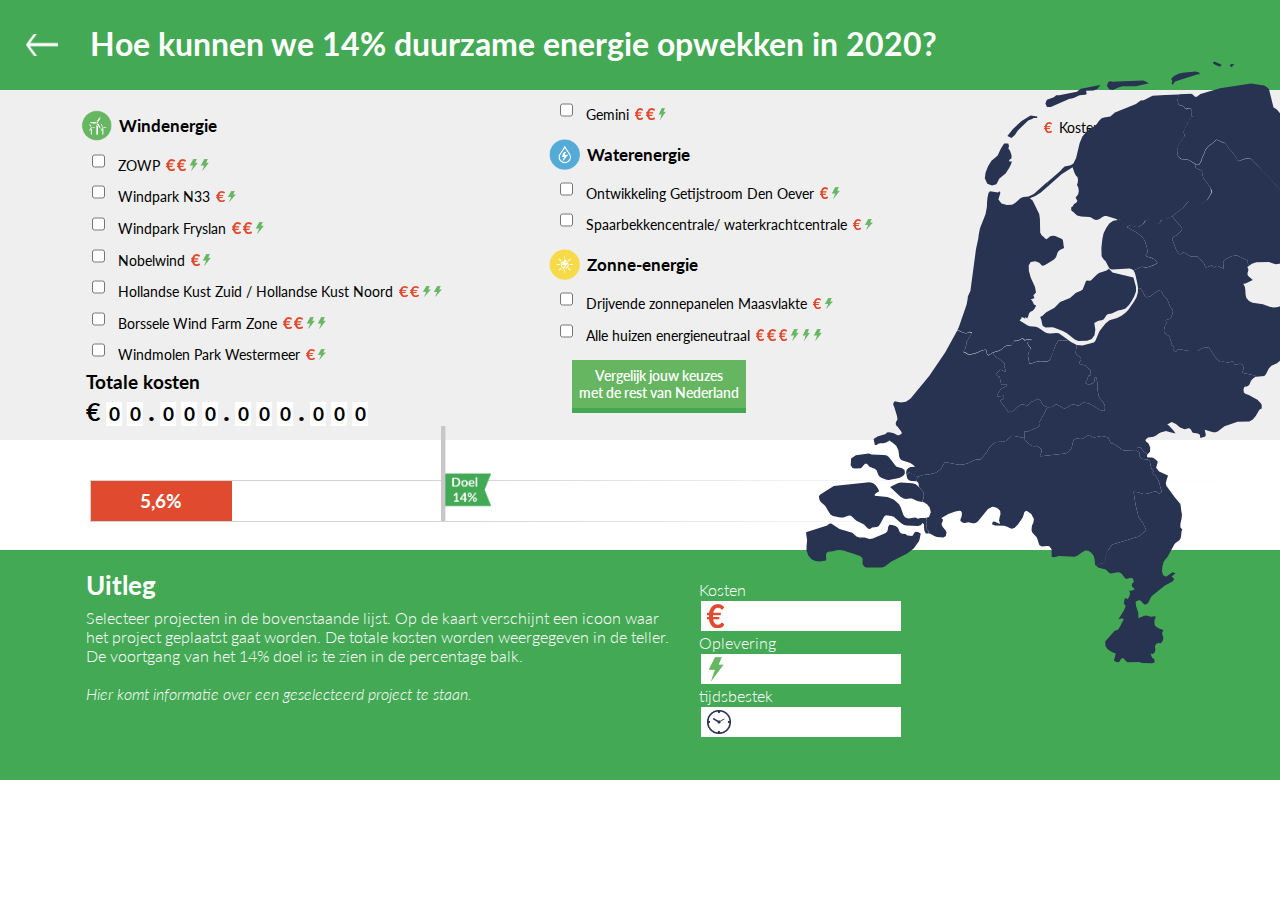
==== commit 7220bd8f: "1.1" ====
--- a/map.html
+++ b/map.html
@@ -113,10 +113,15 @@
 				</div>
 
 				<div id="info-text-container">
-					<h1 id="project-title"></h1>
+					<h1 id="project-title">Uitleg</h1>
 					<p id="project-location"></p>
 					<div id="info-text">
-						<p id="info-text-p"></p>
+						<p id="info-text-p">
+							Selecteer projecten in de bovenstaande lijst. Op de kaart verschijnt een icoon waar het project geplaatst gaat worden. De totale kosten worden weergegeven in de teller. De voortgang van het 14% doel is te zien in de percentage balk. 
+							<br/>
+							<br/>
+							<i>Hier komt informatie over een geselecteerd project te staan.</i>
+						</p>
 						<a id="info-link" target="_blank" href=""></a>
 					</div>
 				</div>
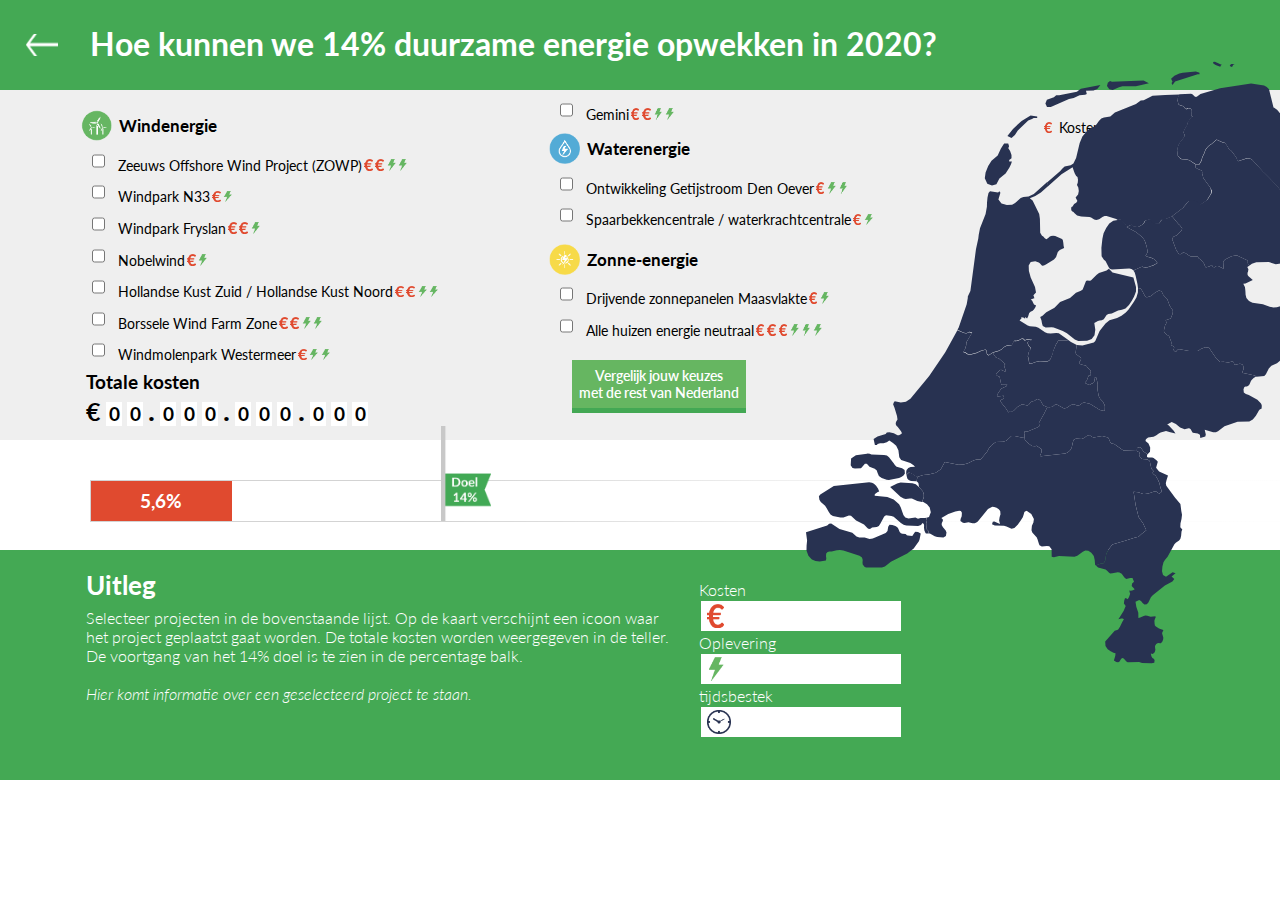
==== commit c0fe1ed2: "1.2" ====
--- a/map.html
+++ b/map.html
@@ -41,28 +41,21 @@
 
 				<h1><img src="img/icon2.png">Windenergie</h1>
 
-				<label><input type="checkbox" name="ZOWP" value="1.40 1.5" />ZOWP <img src="img/euro.png"><img src="img/euro.png"><img src="img/energy.png"><img src="img/energy.png"></label>
-				<label><input type="checkbox" name="WindparkN33" value="1.40 1.5" />Windpark N33 <img src="img/euro.png"><img src="img/energy.png"></label>
-				<label><input type="checkbox" name="WindparkFryslan" value="1.40 1.5" />Windpark Fryslan <img src="img/euro.png"><img src="img/euro.png"><img src="img/energy.png"></label>
-				<label><input type="checkbox" name="Nobelwind" value="1.40 1.5" />Nobelwind <img src="img/euro.png"><img src="img/energy.png"></label>
-				<label><input type="checkbox" name="HollandseZuidNoordKust" value="1.40 1.5" />Hollandse Kust Zuid / Hollandse Kust Noord <img src="img/euro.png"><img src="img/euro.png"><img src="img/energy.png"><img src="img/energy.png"></label>
-				<label><input type="checkbox" name="Borssele" value="1.40 1.5" />Borssele Wind Farm Zone <img src="img/euro.png"><img src="img/euro.png"><img src="img/energy.png"><img src="img/energy.png"></label>
-				<label><input type="checkbox" name="WindmolenparkWestermeer" value="1.40 1.5" />Windmolen Park Westermeer <img src="img/euro.png"><img src="img/energy.png"></label>
-				<label><input type="checkbox" name="Gemini" value="1.40 1.5" />Gemini <img src="img/euro.png"><img src="img/euro.png"><img src="img/energy.png"></label>
+				<div id="wind"></div>
 
 				<h1><img src="img/icon3.png">Waterenergie</h1>
 
-				<label><input type="checkbox" name="getijstroom" value="1.40 1.5" />Ontwikkeling Getijstroom Den Oever <img src="img/euro.png"><img src="img/energy.png"></label>
-				<label><input type="checkbox" name="Spaarbekkencentrale" value="1.40 1.5" />Spaarbekkencentrale/ waterkrachtcentrale <img src="img/euro.png"><img src="img/energy.png"></label>
+				<div id="water"></div>
 				
 				<h1><img src="img/icon1.png">Zonne-energie</h1>
 
-				<label><input type="checkbox" name="Drijvende" value="1.40 1.5" />Drijvende zonnepanelen Maasvlakte <img src="img/euro.png"><img src="img/energy.png"></label>
-				<label><input type="checkbox" name="huizenEnergieNeutraal" value="1.40 1.5" />Alle huizen energieneutraal <img src="img/euro.png"><img src="img/euro.png"><img src="img/euro.png"><img src="img/energy.png"><img src="img/energy.png"><img src="img/energy.png"></label>
+				<div id="sun"></div>
 
 				<p><img src="img/euro.png">Kosten<img src="img/energy.png">Energie</p>
 
-								<a href="results.html"><button id="next-button" class="vote">Vergelijk jouw keuzes<br> met de rest van Nederland</button></a>
+				<a href="results.html">
+					<button id="next-button" class="vote">Vergelijk jouw keuzes<br> met de rest van Nederland</button>
+				</a>
 
 			</div>
 
@@ -87,9 +80,6 @@
 					<span class="number">0</span>
 					<span class="number">0</span>
 				</div>
-
-
-
 			</div>
 
 			<div id="goal-bar-container">
@@ -104,8 +94,6 @@
 				<div id="goal-overlay"></div>
 			</div>
 
-
-			
 			<div id="info-container">
 
 				<div id="info-icon">
